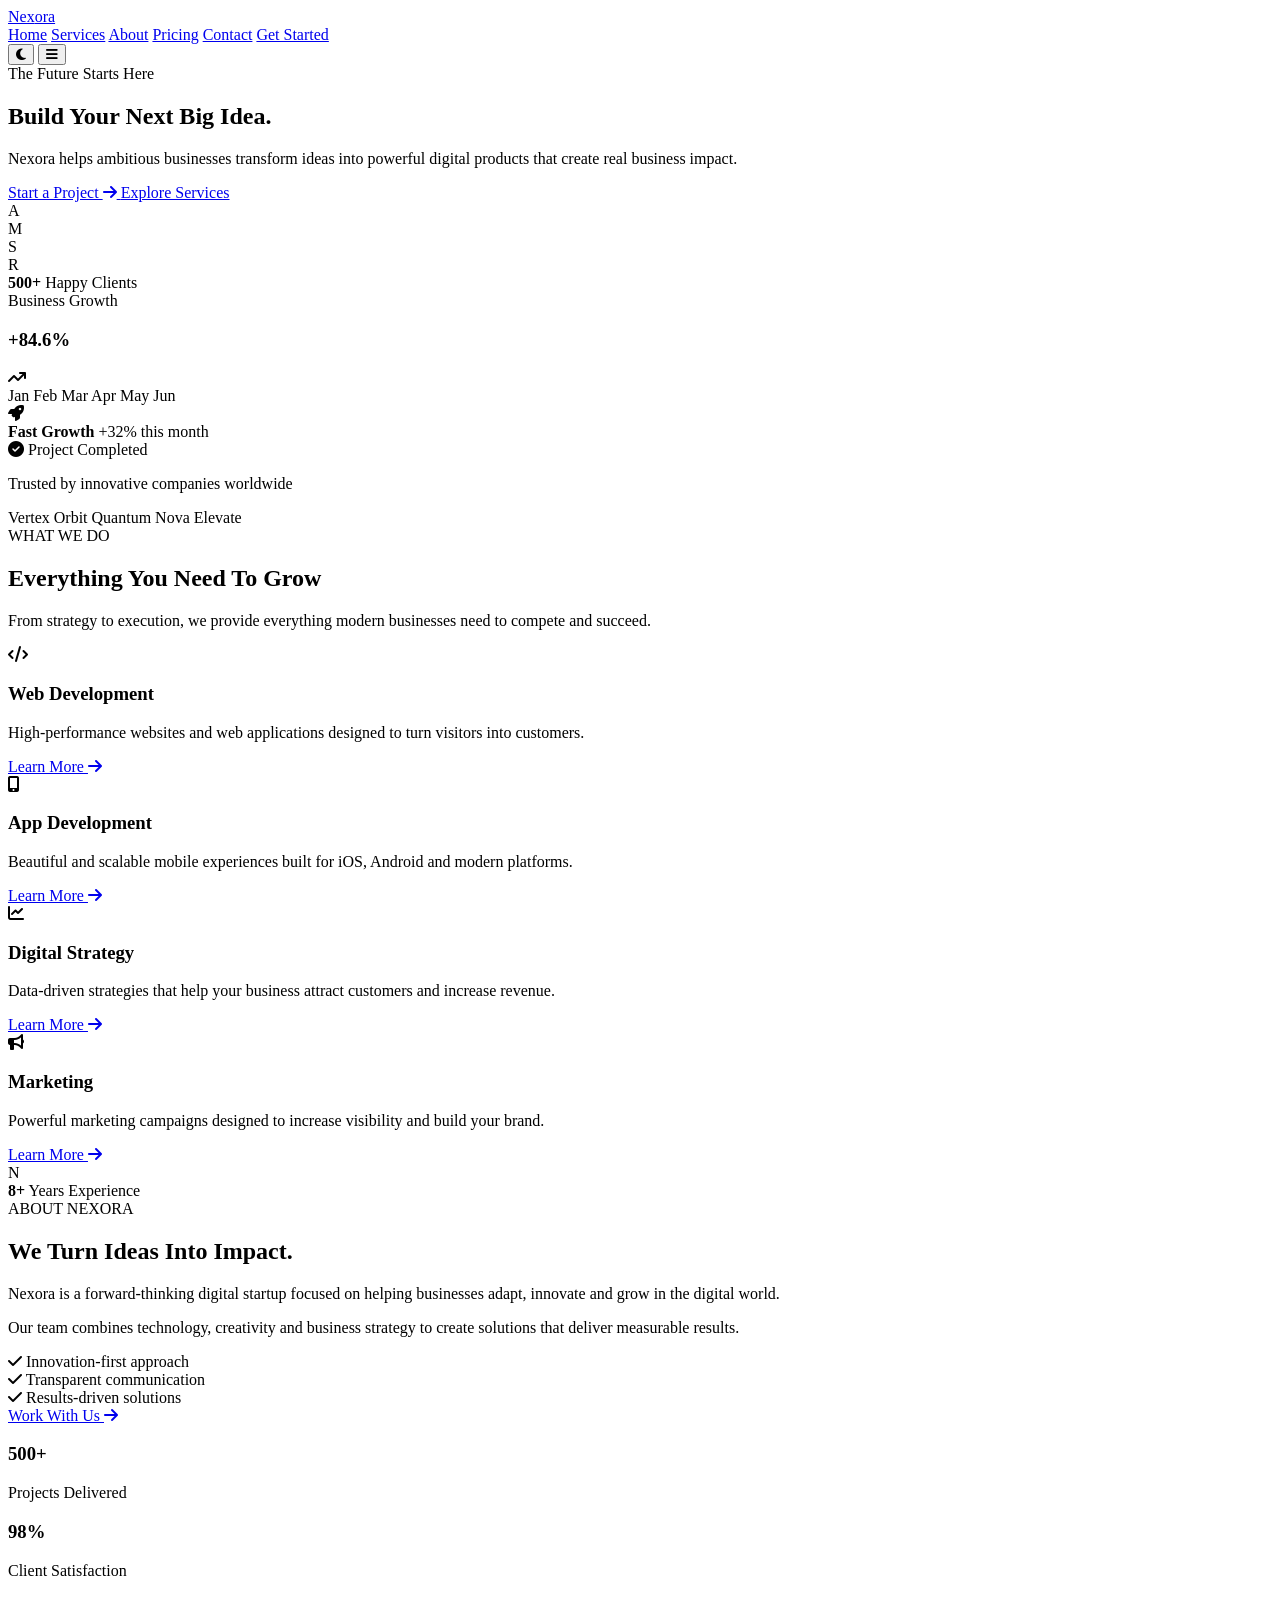
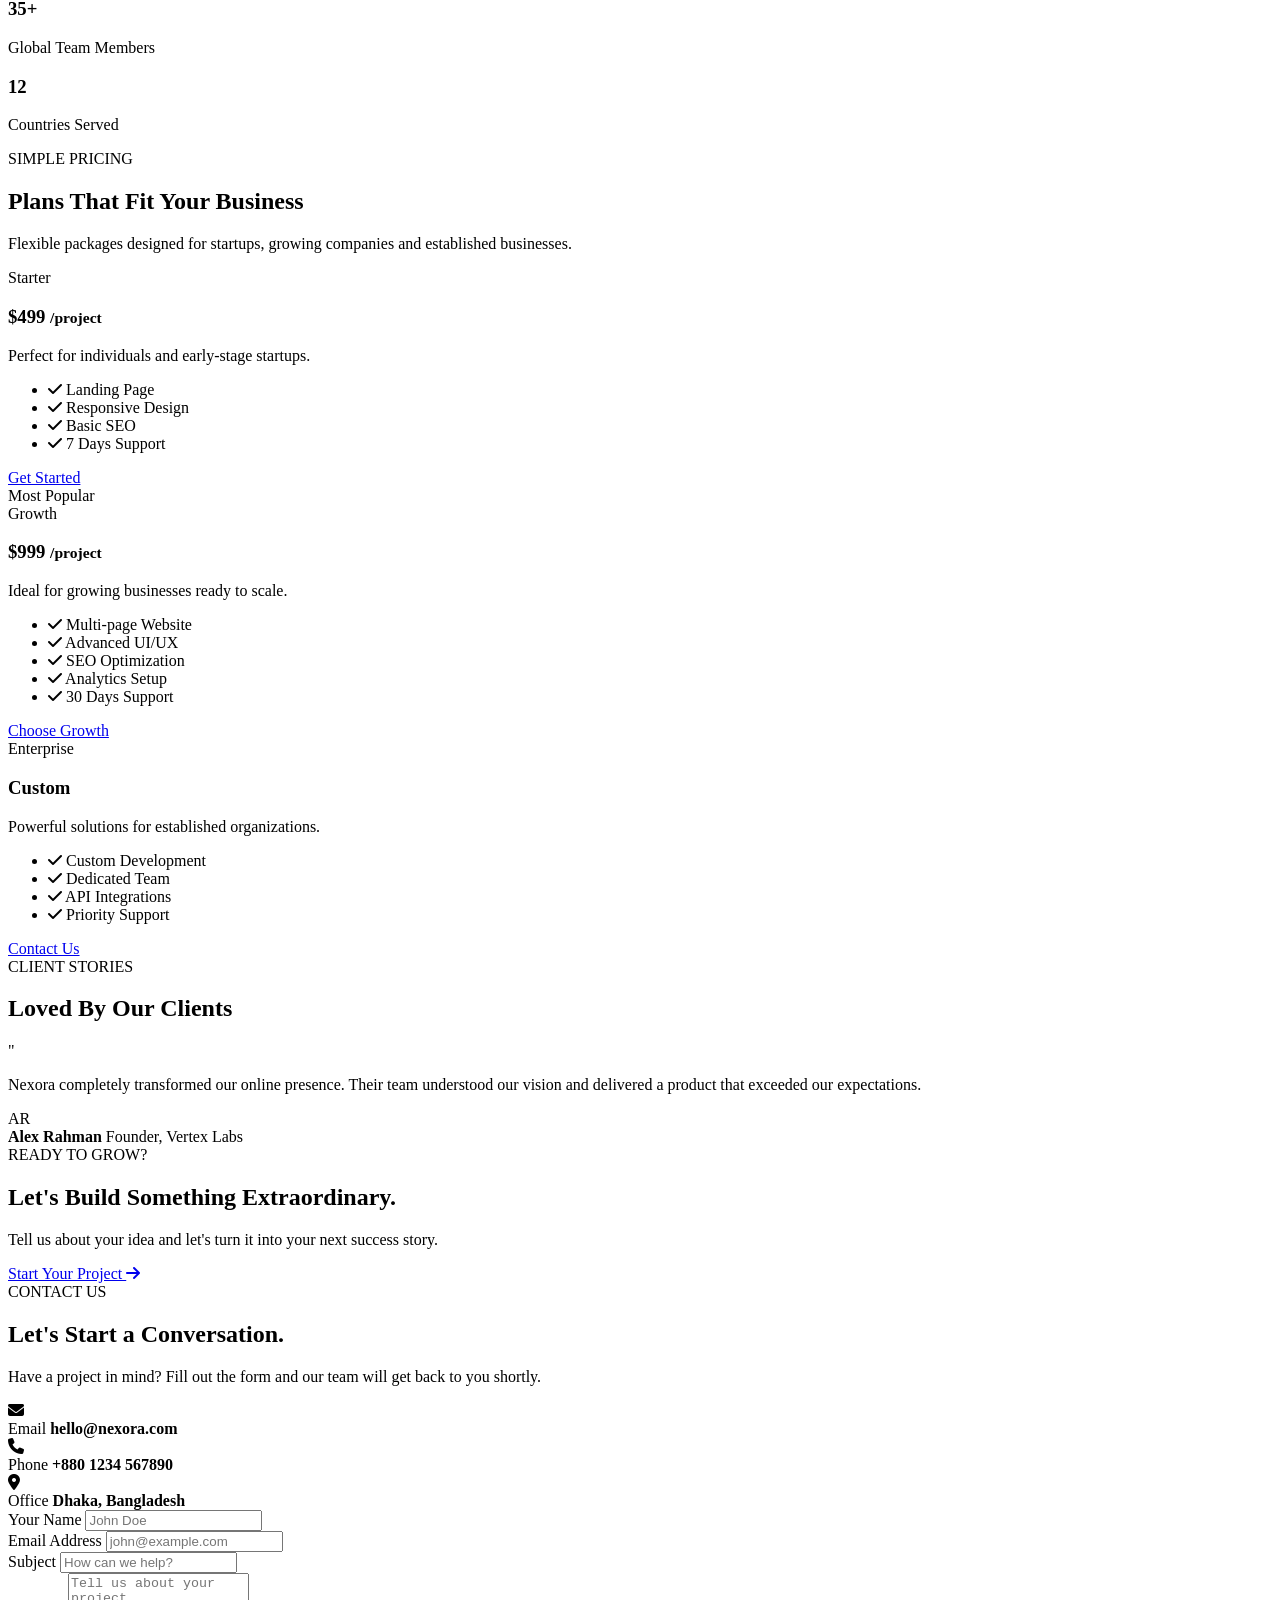
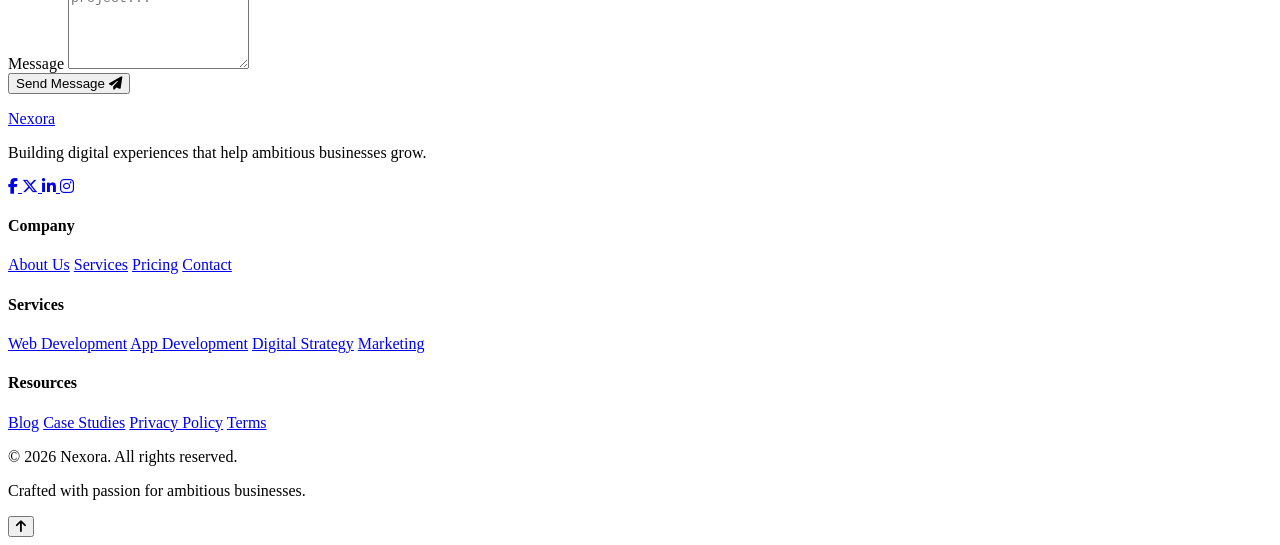
==== index.html @ f4e3fc99 "Create index.html" ====
<!DOCTYPE html>
<html lang="en">
<head>
    <meta charset="UTF-8">
    <meta name="viewport" content="width=device-width, initial-scale=1.0">

    <title>Nexora - Build. Grow. Lead.</title>

    <meta name="description"
        content="Nexora is a modern digital startup helping businesses build, grow and lead through innovative technology.">

    <link rel="preconnect" href="https://fonts.googleapis.com">
    <link rel="preconnect" href="https://fonts.gstatic.com" crossorigin>

    <link
        href="https://fonts.googleapis.com/css2?family=Inter:wght@400;500;600;700;800&display=swap"
        rel="stylesheet">

    <link
        rel="stylesheet"
        href="https://cdnjs.cloudflare.com/ajax/libs/font-awesome/6.5.2/css/all.min.css">

    <link rel="stylesheet" href="style.css">
</head>

<body>

    <!-- ================= NAVBAR ================= -->

    <header class="header" id="header">

        <nav class="navbar container">

            <a href="#home" class="logo">
                Nex<span>ora</span>
            </a>

            <div class="nav-menu" id="navMenu">

                <a href="#home" class="nav-link active">Home</a>
                <a href="#services" class="nav-link">Services</a>
                <a href="#about" class="nav-link">About</a>
                <a href="#pricing" class="nav-link">Pricing</a>
                <a href="#contact" class="nav-link">Contact</a>

                <a href="#contact" class="nav-button">
                    Get Started
                </a>

            </div>

            <div class="nav-actions">

                <button class="theme-btn" id="themeBtn" aria-label="Toggle theme">
                    <i class="fa-solid fa-moon"></i>
                </button>

                <button class="menu-btn" id="menuBtn" aria-label="Open menu">
                    <i class="fa-solid fa-bars"></i>
                </button>

            </div>

        </nav>

    </header>


    <!-- ================= HERO ================= -->

    <main>

        <section class="hero" id="home">

            <div class="hero-bg"></div>

            <div class="container hero-content">

                <div class="hero-text reveal">

                    <div class="hero-badge">
                        <span></span>
                        The Future Starts Here
                    </div>

                    <h1>
                        Build Your
                        <span>Next Big Idea.</span>
                    </h1>

                    <p>
                        Nexora helps ambitious businesses transform ideas
                        into powerful digital products that create real
                        business impact.
                    </p>

                    <div class="hero-buttons">

                        <a href="#contact" class="primary-btn">
                            Start a Project
                            <i class="fa-solid fa-arrow-right"></i>
                        </a>

                        <a href="#services" class="secondary-btn">
                            Explore Services
                        </a>

                    </div>

                    <div class="hero-trust">

                        <div class="avatar-group">
                            <div class="avatar">A</div>
                            <div class="avatar">M</div>
                            <div class="avatar">S</div>
                            <div class="avatar">R</div>
                        </div>

                        <div>
                            <strong>500+</strong>
                            <span>Happy Clients</span>
                        </div>

                    </div>

                </div>


                <div class="hero-visual reveal">

                    <div class="hero-card">

                        <div class="card-top">

                            <div>
                                <span class="small-label">
                                    Business Growth
                                </span>

                                <h3>+84.6%</h3>
                            </div>

                            <div class="growth-icon">
                                <i class="fa-solid fa-arrow-trend-up"></i>
                            </div>

                        </div>

                        <div class="chart">

                            <div class="chart-line"></div>

                            <div class="chart-point p1"></div>
                            <div class="chart-point p2"></div>
                            <div class="chart-point p3"></div>
                            <div class="chart-point p4"></div>
                            <div class="chart-point p5"></div>
                            <div class="chart-point p6"></div>

                        </div>

                        <div class="chart-labels">
                            <span>Jan</span>
                            <span>Feb</span>
                            <span>Mar</span>
                            <span>Apr</span>
                            <span>May</span>
                            <span>Jun</span>
                        </div>

                    </div>

                    <div class="floating-card floating-one">
                        <div class="float-icon">
                            <i class="fa-solid fa-rocket"></i>
                        </div>
                        <div>
                            <strong>Fast Growth</strong>
                            <span>+32% this month</span>
                        </div>
                    </div>

                    <div class="floating-card floating-two">
                        <i class="fa-solid fa-circle-check"></i>
                        <span>Project Completed</span>
                    </div>

                </div>

            </div>

        </section>


        <!-- ================= LOGOS ================= -->

        <section class="brands">

            <div class="container">

                <p>Trusted by innovative companies worldwide</p>

                <div class="brand-list">
                    <span>Vertex</span>
                    <span>Orbit</span>
                    <span>Quantum</span>
                    <span>Nova</span>
                    <span>Elevate</span>
                </div>

            </div>

        </section>


        <!-- ================= SERVICES ================= -->

        <section class="section services" id="services">

            <div class="container">

                <div class="section-heading reveal">

                    <span class="section-tag">
                        WHAT WE DO
                    </span>

                    <h2>
                        Everything You Need
                        <span>To Grow</span>
                    </h2>

                    <p>
                        From strategy to execution, we provide everything
                        modern businesses need to compete and succeed.
                    </p>

                </div>


                <div class="service-grid">

                    <article class="service-card reveal">

                        <div class="service-icon">
                            <i class="fa-solid fa-code"></i>
                        </div>

                        <h3>Web Development</h3>

                        <p>
                            High-performance websites and web applications
                            designed to turn visitors into customers.
                        </p>

                        <a href="#contact">
                            Learn More
                            <i class="fa-solid fa-arrow-right"></i>
                        </a>

                    </article>


                    <article class="service-card reveal">

                        <div class="service-icon">
                            <i class="fa-solid fa-mobile-screen-button"></i>
                        </div>

                        <h3>App Development</h3>

                        <p>
                            Beautiful and scalable mobile experiences
                            built for iOS, Android and modern platforms.
                        </p>

                        <a href="#contact">
                            Learn More
                            <i class="fa-solid fa-arrow-right"></i>
                        </a>

                    </article>


                    <article class="service-card reveal">

                        <div class="service-icon">
                            <i class="fa-solid fa-chart-line"></i>
                        </div>

                        <h3>Digital Strategy</h3>

                        <p>
                            Data-driven strategies that help your business
                            attract customers and increase revenue.
                        </p>

                        <a href="#contact">
                            Learn More
                            <i class="fa-solid fa-arrow-right"></i>
                        </a>

                    </article>


                    <article class="service-card reveal">

                        <div class="service-icon">
                            <i class="fa-solid fa-bullhorn"></i>
                        </div>

                        <h3>Marketing</h3>

                        <p>
                            Powerful marketing campaigns designed to
                            increase visibility and build your brand.
                        </p>

                        <a href="#contact">
                            Learn More
                            <i class="fa-solid fa-arrow-right"></i>
                        </a>

                    </article>

                </div>

            </div>

        </section>


        <!-- ================= ABOUT ================= -->

        <section class="section about" id="about">

            <div class="container about-grid">

                <div class="about-image reveal">

                    <div class="image-box">

                        <div class="about-shape shape-one"></div>
                        <div class="about-shape shape-two"></div>

                        <div class="about-center">
                            <span>N</span>
                        </div>

                        <div class="experience-card">
                            <strong>8+</strong>
                            <span>Years Experience</span>
                        </div>

                    </div>

                </div>


                <div class="about-content reveal">

                    <span class="section-tag">
                        ABOUT NEXORA
                    </span>

                    <h2>
                        We Turn
                        <span>Ideas Into Impact.</span>
                    </h2>

                    <p>
                        Nexora is a forward-thinking digital startup
                        focused on helping businesses adapt, innovate
                        and grow in the digital world.
                    </p>

                    <p>
                        Our team combines technology, creativity and
                        business strategy to create solutions that
                        deliver measurable results.
                    </p>

                    <div class="about-list">

                        <div>
                            <i class="fa-solid fa-check"></i>
                            <span>Innovation-first approach</span>
                        </div>

                        <div>
                            <i class="fa-solid fa-check"></i>
                            <span>Transparent communication</span>
                        </div>

                        <div>
                            <i class="fa-solid fa-check"></i>
                            <span>Results-driven solutions</span>
                        </div>

                    </div>

                    <a href="#contact" class="primary-btn">
                        Work With Us
                        <i class="fa-solid fa-arrow-right"></i>
                    </a>

                </div>

            </div>

        </section>


        <!-- ================= STATS ================= -->

        <section class="stats">

            <div class="container stats-grid">

                <div class="stat-item reveal">
                    <h3>500+</h3>
                    <p>Projects Delivered</p>
                </div>

                <div class="stat-item reveal">
                    <h3>98%</h3>
                    <p>Client Satisfaction</p>
                </div>

                <div class="stat-item reveal">
                    <h3>35+</h3>
                    <p>Global Team Members</p>
                </div>

                <div class="stat-item reveal">
                    <h3>12</h3>
                    <p>Countries Served</p>
                </div>

            </div>

        </section>


        <!-- ================= PRICING ================= -->

        <section class="section pricing" id="pricing">

            <div class="container">

                <div class="section-heading reveal">

                    <span class="section-tag">
                        SIMPLE PRICING
                    </span>

                    <h2>
                        Plans That Fit
                        <span>Your Business</span>
                    </h2>

                    <p>
                        Flexible packages designed for startups,
                        growing companies and established businesses.
                    </p>

                </div>


                <div class="pricing-grid">

                    <div class="price-card reveal">

                        <span class="plan-name">Starter</span>

                        <h3>
                            $499
                            <small>/project</small>
                        </h3>

                        <p>
                            Perfect for individuals and early-stage startups.
                        </p>

                        <ul>
                            <li>
                                <i class="fa-solid fa-check"></i>
                                Landing Page
                            </li>
                            <li>
                                <i class="fa-solid fa-check"></i>
                                Responsive Design
                            </li>
                            <li>
                                <i class="fa-solid fa-check"></i>
                                Basic SEO
                            </li>
                            <li>
                                <i class="fa-solid fa-check"></i>
                                7 Days Support
                            </li>
                        </ul>

                        <a href="#contact" class="price-btn">
                            Get Started
                        </a>

                    </div>


                    <div class="price-card featured reveal">

                        <div class="popular">
                            Most Popular
                        </div>

                        <span class="plan-name">Growth</span>

                        <h3>
                            $999
                            <small>/project</small>
                        </h3>

                        <p>
                            Ideal for growing businesses ready to scale.
                        </p>

                        <ul>
                            <li>
                                <i class="fa-solid fa-check"></i>
                                Multi-page Website
                            </li>
                            <li>
                                <i class="fa-solid fa-check"></i>
                                Advanced UI/UX
                            </li>
                            <li>
                                <i class="fa-solid fa-check"></i>
                                SEO Optimization
                            </li>
                            <li>
                                <i class="fa-solid fa-check"></i>
                                Analytics Setup
                            </li>
                            <li>
                                <i class="fa-solid fa-check"></i>
                                30 Days Support
                            </li>
                        </ul>

                        <a href="#contact" class="price-btn">
                            Choose Growth
                        </a>

                    </div>


                    <div class="price-card reveal">

                        <span class="plan-name">Enterprise</span>

                        <h3>
                            Custom
                        </h3>

                        <p>
                            Powerful solutions for established organizations.
                        </p>

                        <ul>
                            <li>
                                <i class="fa-solid fa-check"></i>
                                Custom Development
                            </li>
                            <li>
                                <i class="fa-solid fa-check"></i>
                                Dedicated Team
                            </li>
                            <li>
                                <i class="fa-solid fa-check"></i>
                                API Integrations
                            </li>
                            <li>
                                <i class="fa-solid fa-check"></i>
                                Priority Support
                            </li>
                        </ul>

                        <a href="#contact" class="price-btn">
                            Contact Us
                        </a>

                    </div>

                </div>

            </div>

        </section>


        <!-- ================= TESTIMONIAL ================= -->

        <section class="section testimonials">

            <div class="container">

                <div class="section-heading reveal">

                    <span class="section-tag">
                        CLIENT STORIES
                    </span>

                    <h2>
                        Loved By
                        <span>Our Clients</span>
                    </h2>

                </div>


                <div class="testimonial-card reveal">

                    <div class="quote">
                        "
                    </div>

                    <p>
                        Nexora completely transformed our online presence.
                        Their team understood our vision and delivered a
                        product that exceeded our expectations.
                    </p>

                    <div class="client">

                        <div class="client-avatar">
                            AR
                        </div>

                        <div>
                            <strong>Alex Rahman</strong>
                            <span>Founder, Vertex Labs</span>
                        </div>

                    </div>

                </div>

            </div>

        </section>


        <!-- ================= CTA ================= -->

        <section class="cta">

            <div class="container cta-content">

                <div>
                    <span class="section-tag">
                        READY TO GROW?
                    </span>

                    <h2>
                        Let's Build Something
                        <span>Extraordinary.</span>
                    </h2>

                    <p>
                        Tell us about your idea and let's turn it
                        into your next success story.
                    </p>
                </div>

                <a href="#contact" class="cta-btn">
                    Start Your Project
                    <i class="fa-solid fa-arrow-right"></i>
                </a>

            </div>

        </section>


        <!-- ================= CONTACT ================= -->

        <section class="section contact" id="contact">

            <div class="container contact-grid">

                <div class="contact-info reveal">

                    <span class="section-tag">
                        CONTACT US
                    </span>

                    <h2>
                        Let's Start a
                        <span>Conversation.</span>
                    </h2>

                    <p>
                        Have a project in mind? Fill out the form and
                        our team will get back to you shortly.
                    </p>

                    <div class="contact-details">

                        <div class="contact-item">
                            <div class="contact-icon">
                                <i class="fa-solid fa-envelope"></i>
                            </div>

                            <div>
                                <span>Email</span>
                                <strong>hello@nexora.com</strong>
                            </div>
                        </div>


                        <div class="contact-item">
                            <div class="contact-icon">
                                <i class="fa-solid fa-phone"></i>
                            </div>

                            <div>
                                <span>Phone</span>
                                <strong>+880 1234 567890</strong>
                            </div>
                        </div>


                        <div class="contact-item">
                            <div class="contact-icon">
                                <i class="fa-solid fa-location-dot"></i>
                            </div>

                            <div>
                                <span>Office</span>
                                <strong>Dhaka, Bangladesh</strong>
                            </div>
                        </div>

                    </div>

                </div>


                <form class="contact-form reveal" id="contactForm">

                    <div class="form-row">

                        <div class="form-group">
                            <label for="name">Your Name</label>
                            <input
                                type="text"
                                id="name"
                                placeholder="John Doe"
                                required>
                        </div>

                        <div class="form-group">
                            <label for="email">Email Address</label>
                            <input
                                type="email"
                                id="email"
                                placeholder="john@example.com"
                                required>
                        </div>

                    </div>


                    <div class="form-group">
                        <label for="subject">Subject</label>
                        <input
                            type="text"
                            id="subject"
                            placeholder="How can we help?"
                            required>
                    </div>


                    <div class="form-group">
                        <label for="message">Message</label>

                        <textarea
                            id="message"
                            rows="6"
                            placeholder="Tell us about your project..."
                            required></textarea>

                    </div>


                    <button type="submit" class="primary-btn submit-btn">
                        Send Message
                        <i class="fa-solid fa-paper-plane"></i>
                    </button>

                    <p class="form-message" id="formMessage"></p>

                </form>

            </div>

        </section>

    </main>


    <!-- ================= FOOTER ================= -->

    <footer class="footer">

        <div class="container footer-grid">

            <div class="footer-brand">

                <a href="#home" class="logo">
                    Nex<span>ora</span>
                </a>

                <p>
                    Building digital experiences that help
                    ambitious businesses grow.
                </p>

                <div class="social-links">

                    <a href="#" aria-label="Facebook">
                        <i class="fa-brands fa-facebook-f"></i>
                    </a>

                    <a href="#" aria-label="Twitter">
                        <i class="fa-brands fa-x-twitter"></i>
                    </a>

                    <a href="#" aria-label="LinkedIn">
                        <i class="fa-brands fa-linkedin-in"></i>
                    </a>

                    <a href="#" aria-label="Instagram">
                        <i class="fa-brands fa-instagram"></i>
                    </a>

                </div>

            </div>


            <div class="footer-column">

                <h4>Company</h4>

                <a href="#about">About Us</a>
                <a href="#services">Services</a>
                <a href="#pricing">Pricing</a>
                <a href="#contact">Contact</a>

            </div>


            <div class="footer-column">

                <h4>Services</h4>

                <a href="#services">Web Development</a>
                <a href="#services">App Development</a>
                <a href="#services">Digital Strategy</a>
                <a href="#services">Marketing</a>

            </div>


            <div class="footer-column">

                <h4>Resources</h4>

                <a href="#">Blog</a>
                <a href="#">Case Studies</a>
                <a href="#">Privacy Policy</a>
                <a href="#">Terms</a>

            </div>

        </div>


        <div class="footer-bottom">

            <div class="container">

                <p>
                    © 2026 Nexora. All rights reserved.
                </p>

                <p>
                    Crafted with passion for ambitious businesses.
                </p>

            </div>

        </div>

    </footer>


    <!-- Back To Top -->

    <button class="back-top" id="backTop">
        <i class="fa-solid fa-arrow-up"></i>
    </button>


    <script src="script.js"></script>

</body>
</html>
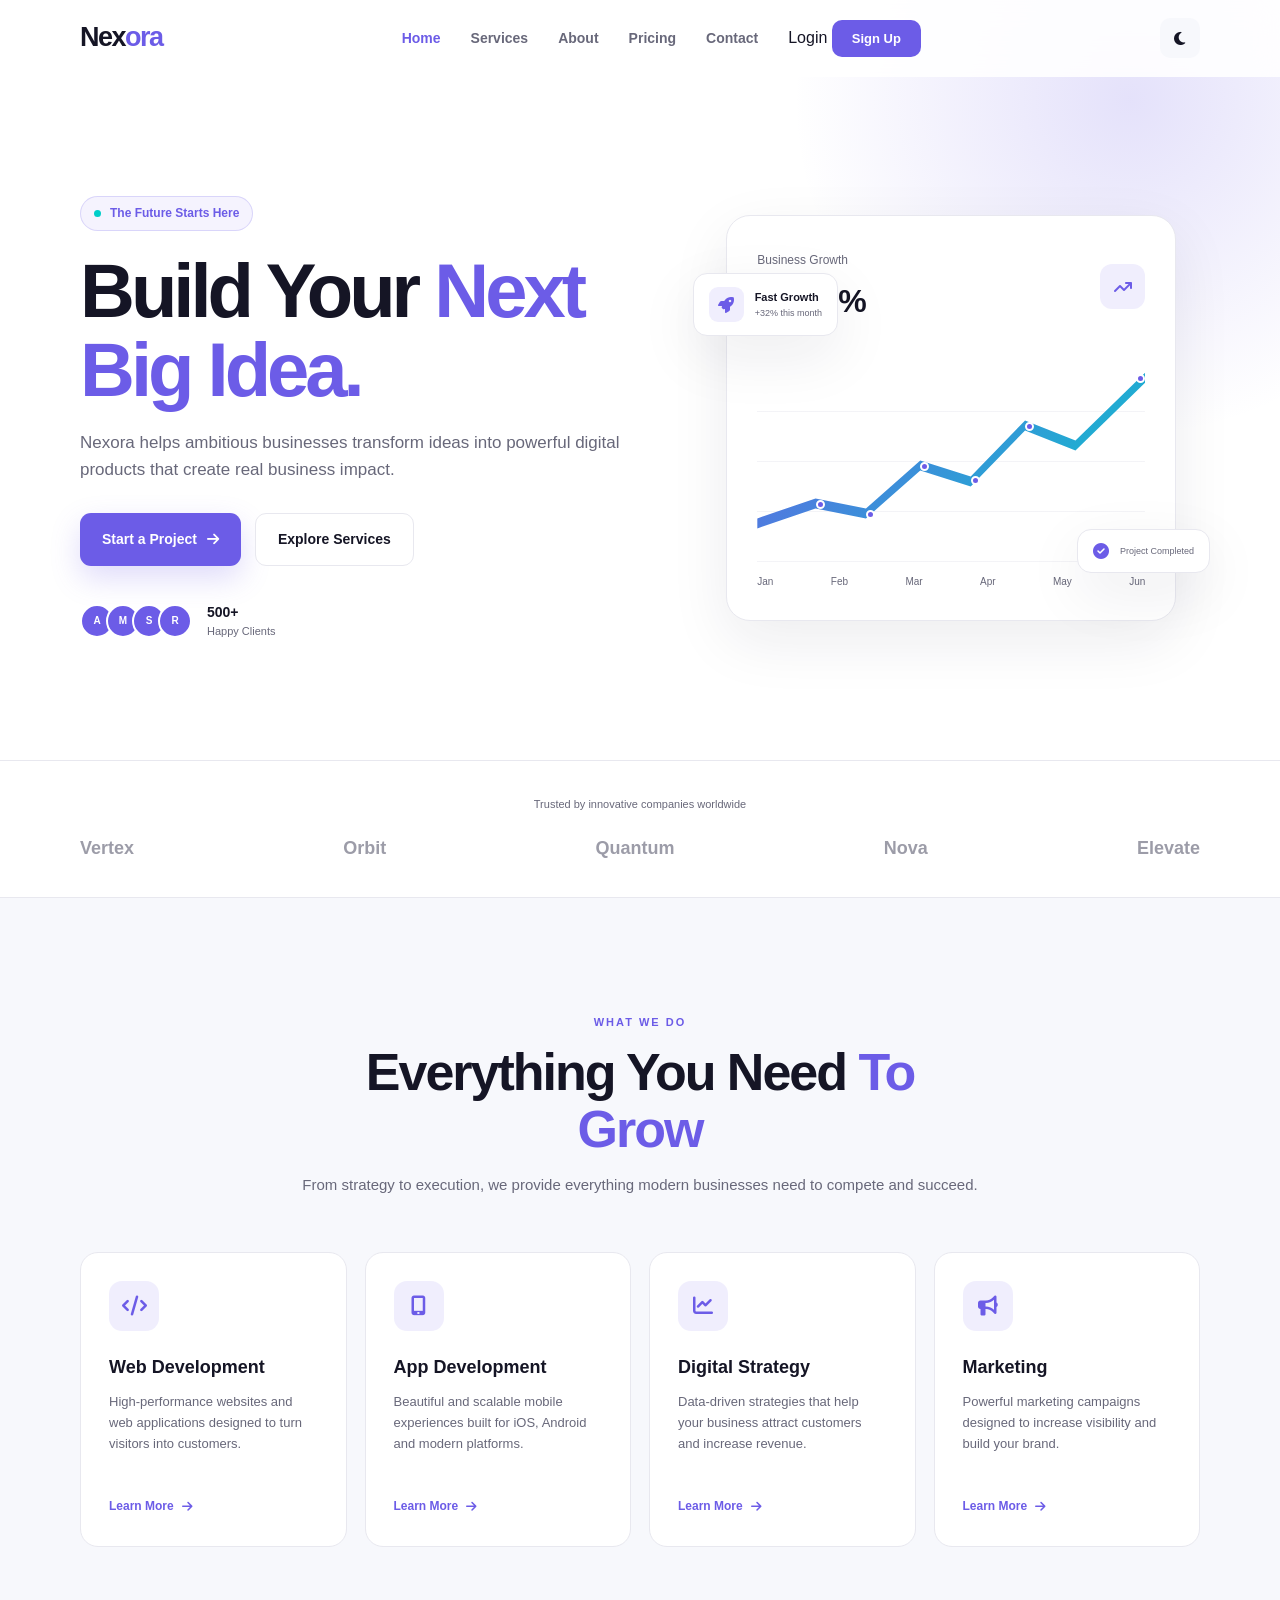
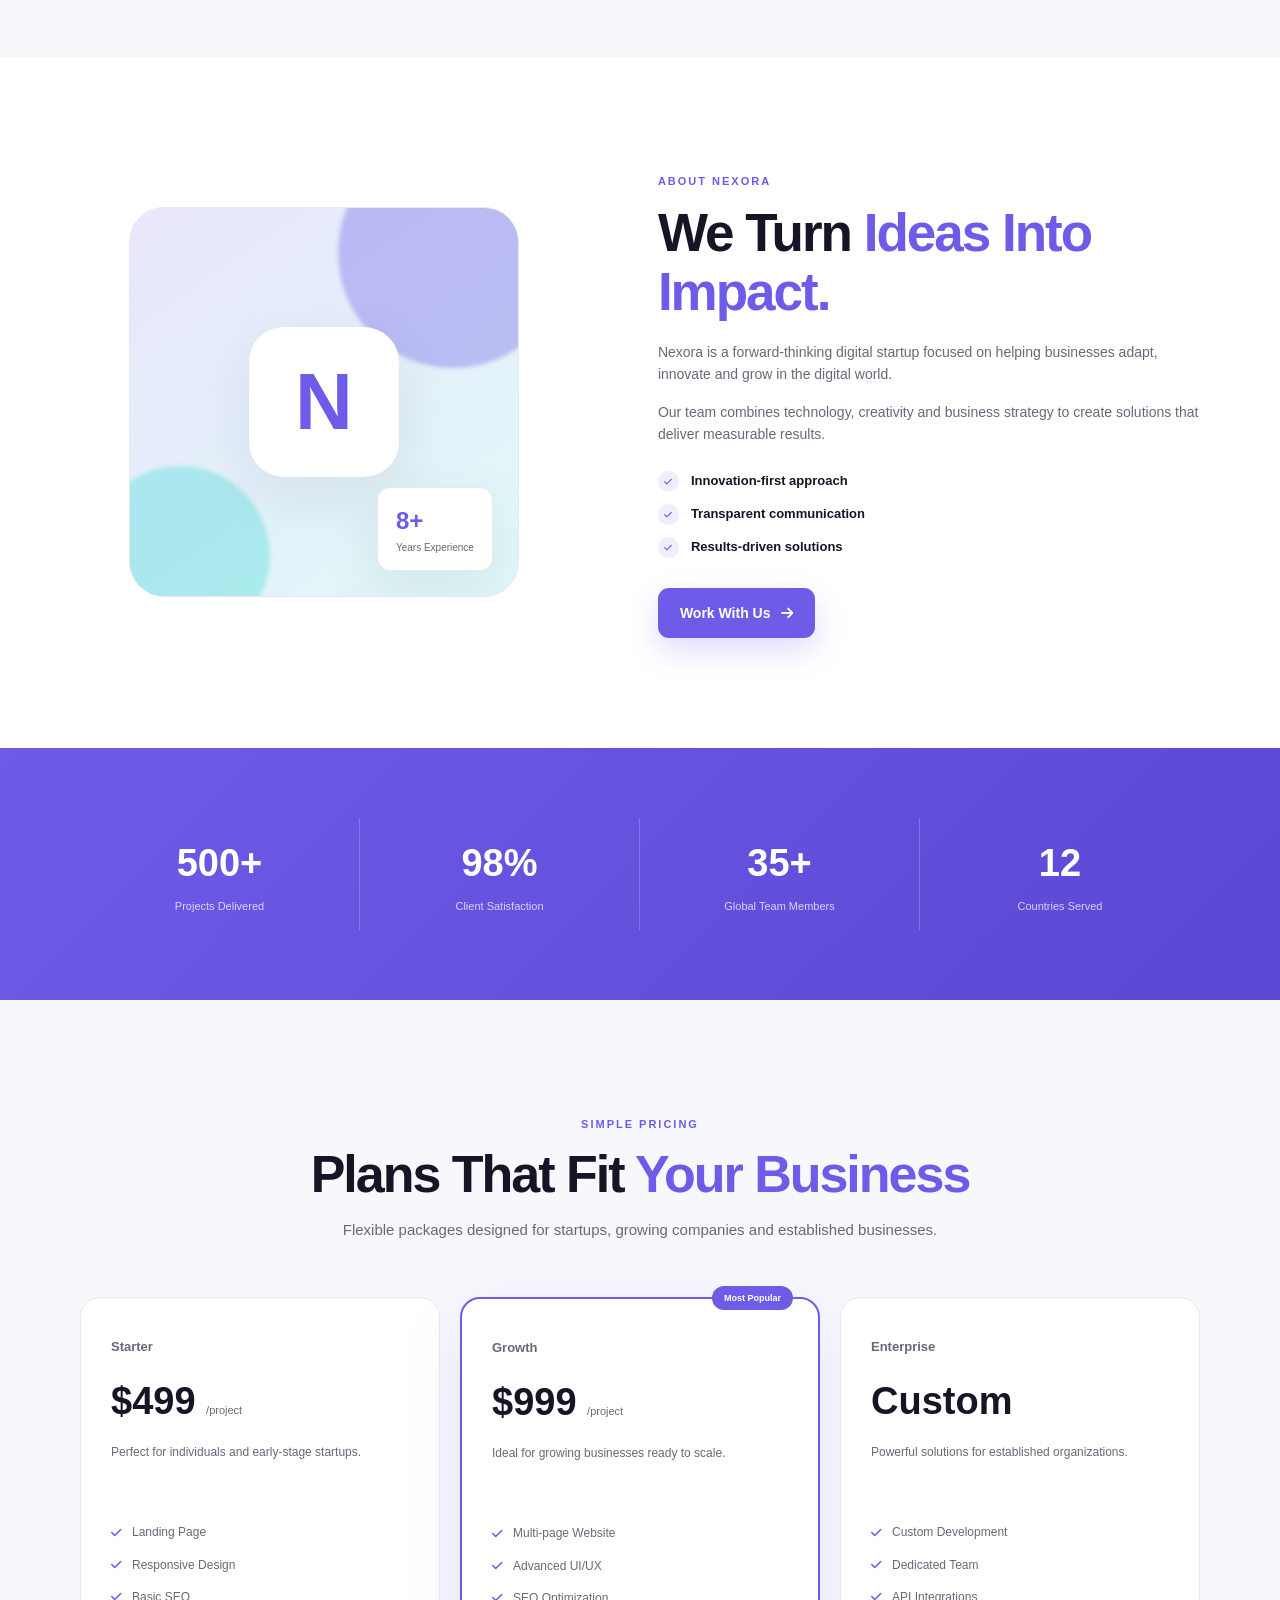
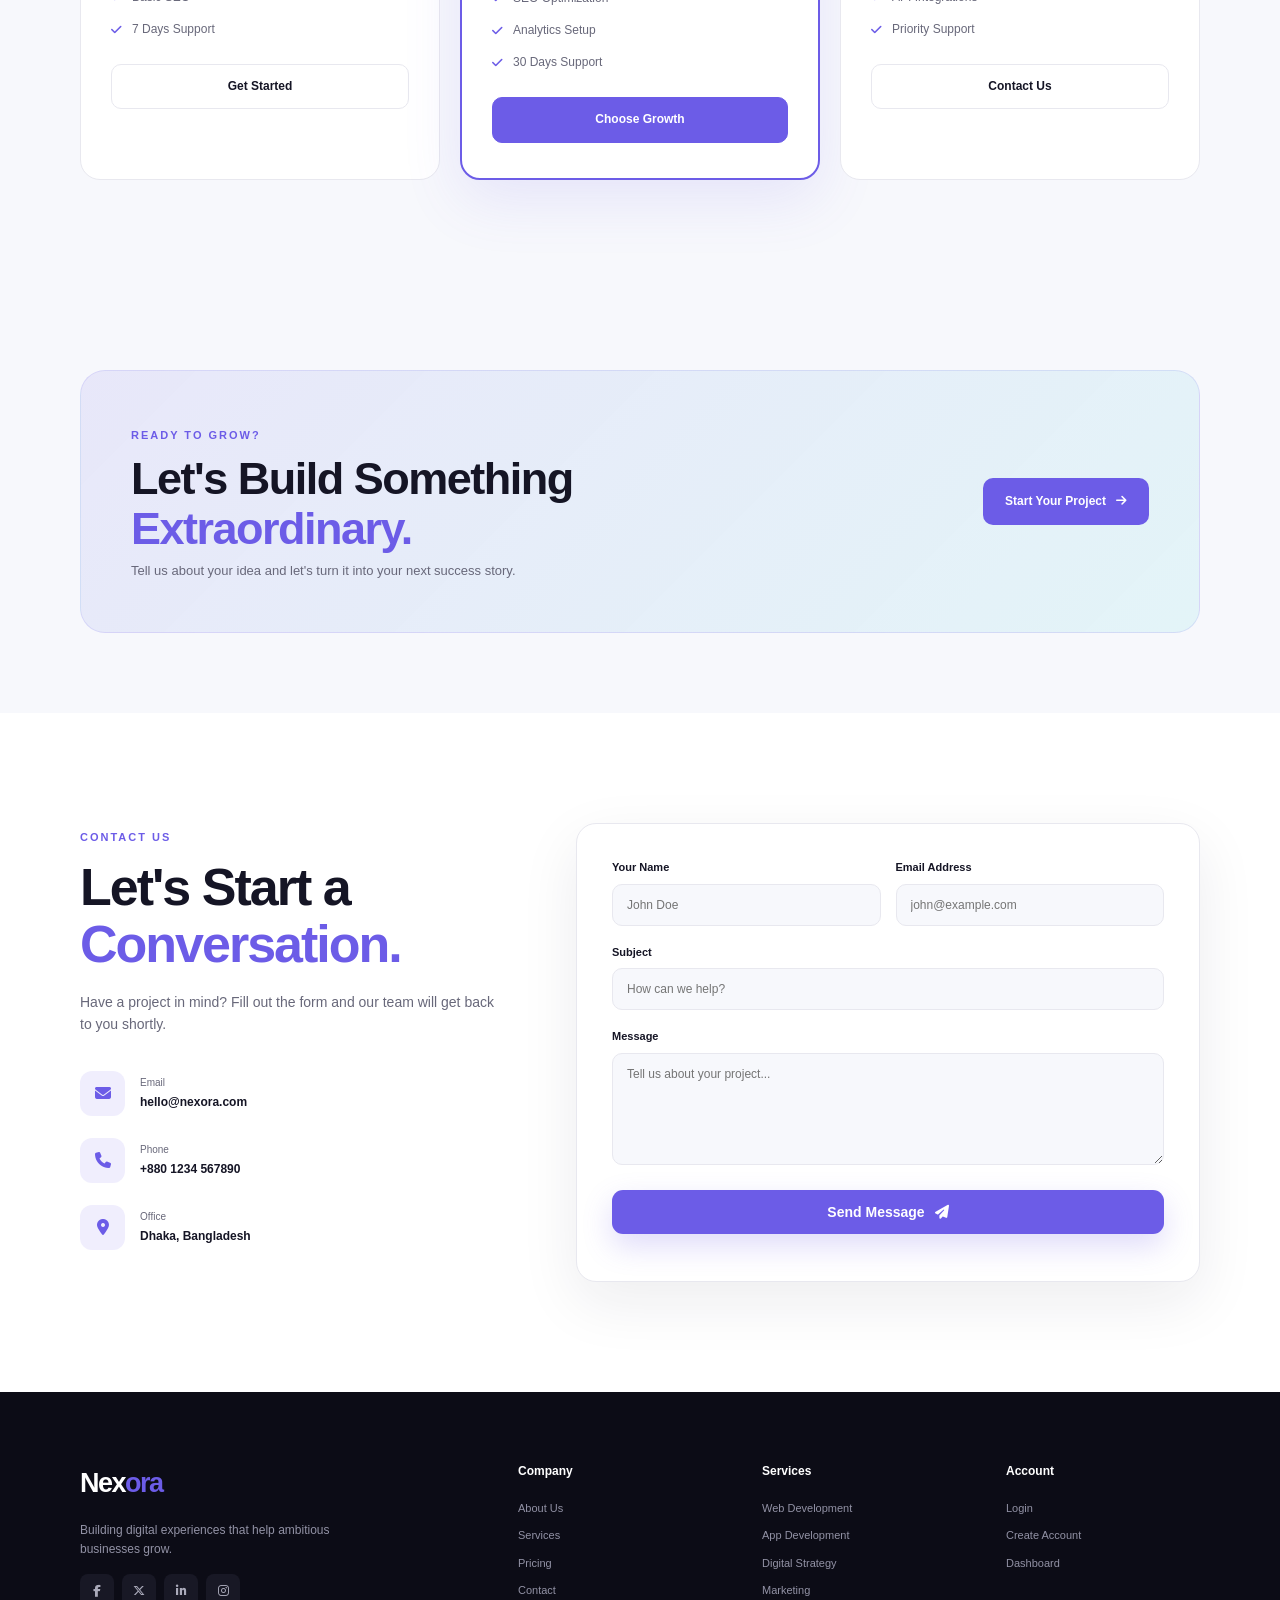
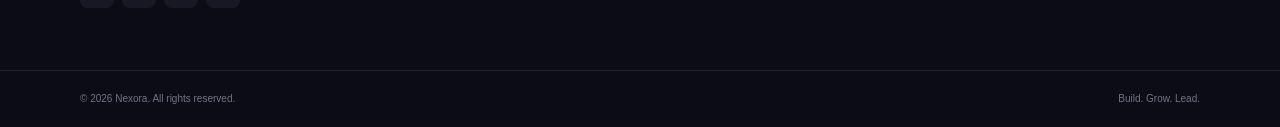
==== commit d574bb34: "Update index.html" ====
--- a/index.html
+++ b/index.html
@@ -7,7 +7,7 @@
     <title>Nexora - Build. Grow. Lead.</title>
 
     <meta name="description"
-        content="Nexora is a modern digital startup helping businesses build, grow and lead through innovative technology.">
+        content="Nexora is a modern digital startup helping businesses build, grow and lead.">
 
     <link rel="preconnect" href="https://fonts.googleapis.com">
     <link rel="preconnect" href="https://fonts.gstatic.com" crossorigin>
@@ -25,896 +25,794 @@
 
 <body>
 
-    <!-- ================= NAVBAR ================= -->
-
-    <header class="header" id="header">
-
-        <nav class="navbar container">
-
-            <a href="#home" class="logo">
+<header class="header" id="header">
+
+    <nav class="navbar container">
+
+        <a href="index.html" class="logo">
+            Nex<span>ora</span>
+        </a>
+
+        <div class="nav-menu" id="navMenu">
+
+            <a href="#home" class="nav-link active">Home</a>
+            <a href="#services" class="nav-link">Services</a>
+            <a href="#about" class="nav-link">About</a>
+            <a href="#pricing" class="nav-link">Pricing</a>
+            <a href="#contact" class="nav-link">Contact</a>
+
+            <div id="authLinks" class="auth-links">
+                <a href="login.html" class="login-link">Login</a>
+                <a href="signup.html" class="nav-button">Sign Up</a>
+            </div>
+
+        </div>
+
+        <div class="nav-actions">
+
+            <button class="theme-btn" id="themeBtn">
+                <i class="fa-solid fa-moon"></i>
+            </button>
+
+            <button class="menu-btn" id="menuBtn">
+                <i class="fa-solid fa-bars"></i>
+            </button>
+
+        </div>
+
+    </nav>
+
+</header>
+
+
+<main>
+
+<!-- HERO -->
+
+<section class="hero" id="home">
+
+    <div class="hero-bg"></div>
+
+    <div class="container hero-content">
+
+        <div class="hero-text reveal">
+
+            <div class="hero-badge">
+                <span></span>
+                The Future Starts Here
+            </div>
+
+            <h1>
+                Build Your
+                <span>Next Big Idea.</span>
+            </h1>
+
+            <p>
+                Nexora helps ambitious businesses transform ideas
+                into powerful digital products that create real
+                business impact.
+            </p>
+
+            <div class="hero-buttons">
+
+                <a href="signup.html" class="primary-btn">
+                    Start a Project
+                    <i class="fa-solid fa-arrow-right"></i>
+                </a>
+
+                <a href="#services" class="secondary-btn">
+                    Explore Services
+                </a>
+
+            </div>
+
+            <div class="hero-trust">
+
+                <div class="avatar-group">
+                    <div class="avatar">A</div>
+                    <div class="avatar">M</div>
+                    <div class="avatar">S</div>
+                    <div class="avatar">R</div>
+                </div>
+
+                <div>
+                    <strong>500+</strong>
+                    <span>Happy Clients</span>
+                </div>
+
+            </div>
+
+        </div>
+
+
+        <div class="hero-visual reveal">
+
+            <div class="hero-card">
+
+                <div class="card-top">
+
+                    <div>
+                        <span class="small-label">
+                            Business Growth
+                        </span>
+
+                        <h3>+84.6%</h3>
+                    </div>
+
+                    <div class="growth-icon">
+                        <i class="fa-solid fa-arrow-trend-up"></i>
+                    </div>
+
+                </div>
+
+                <div class="chart">
+                    <div class="chart-line"></div>
+
+                    <div class="chart-point p1"></div>
+                    <div class="chart-point p2"></div>
+                    <div class="chart-point p3"></div>
+                    <div class="chart-point p4"></div>
+                    <div class="chart-point p5"></div>
+                    <div class="chart-point p6"></div>
+                </div>
+
+                <div class="chart-labels">
+                    <span>Jan</span>
+                    <span>Feb</span>
+                    <span>Mar</span>
+                    <span>Apr</span>
+                    <span>May</span>
+                    <span>Jun</span>
+                </div>
+
+            </div>
+
+            <div class="floating-card floating-one">
+
+                <div class="float-icon">
+                    <i class="fa-solid fa-rocket"></i>
+                </div>
+
+                <div>
+                    <strong>Fast Growth</strong>
+                    <span>+32% this month</span>
+                </div>
+
+            </div>
+
+            <div class="floating-card floating-two">
+                <i class="fa-solid fa-circle-check"></i>
+                <span>Project Completed</span>
+            </div>
+
+        </div>
+
+    </div>
+
+</section>
+
+
+<!-- BRANDS -->
+
+<section class="brands">
+
+    <div class="container">
+
+        <p>Trusted by innovative companies worldwide</p>
+
+        <div class="brand-list">
+            <span>Vertex</span>
+            <span>Orbit</span>
+            <span>Quantum</span>
+            <span>Nova</span>
+            <span>Elevate</span>
+        </div>
+
+    </div>
+
+</section>
+
+
+<!-- SERVICES -->
+
+<section class="section services" id="services">
+
+    <div class="container">
+
+        <div class="section-heading reveal">
+
+            <span class="section-tag">WHAT WE DO</span>
+
+            <h2>
+                Everything You Need
+                <span>To Grow</span>
+            </h2>
+
+            <p>
+                From strategy to execution, we provide everything
+                modern businesses need to compete and succeed.
+            </p>
+
+        </div>
+
+
+        <div class="service-grid">
+
+            <article class="service-card reveal">
+
+                <div class="service-icon">
+                    <i class="fa-solid fa-code"></i>
+                </div>
+
+                <h3>Web Development</h3>
+
+                <p>
+                    High-performance websites and web applications
+                    designed to turn visitors into customers.
+                </p>
+
+                <a href="#contact">
+                    Learn More
+                    <i class="fa-solid fa-arrow-right"></i>
+                </a>
+
+            </article>
+
+
+            <article class="service-card reveal">
+
+                <div class="service-icon">
+                    <i class="fa-solid fa-mobile-screen-button"></i>
+                </div>
+
+                <h3>App Development</h3>
+
+                <p>
+                    Beautiful and scalable mobile experiences
+                    built for iOS, Android and modern platforms.
+                </p>
+
+                <a href="#contact">
+                    Learn More
+                    <i class="fa-solid fa-arrow-right"></i>
+                </a>
+
+            </article>
+
+
+            <article class="service-card reveal">
+
+                <div class="service-icon">
+                    <i class="fa-solid fa-chart-line"></i>
+                </div>
+
+                <h3>Digital Strategy</h3>
+
+                <p>
+                    Data-driven strategies that help your business
+                    attract customers and increase revenue.
+                </p>
+
+                <a href="#contact">
+                    Learn More
+                    <i class="fa-solid fa-arrow-right"></i>
+                </a>
+
+            </article>
+
+
+            <article class="service-card reveal">
+
+                <div class="service-icon">
+                    <i class="fa-solid fa-bullhorn"></i>
+                </div>
+
+                <h3>Marketing</h3>
+
+                <p>
+                    Powerful marketing campaigns designed to
+                    increase visibility and build your brand.
+                </p>
+
+                <a href="#contact">
+                    Learn More
+                    <i class="fa-solid fa-arrow-right"></i>
+                </a>
+
+            </article>
+
+        </div>
+
+    </div>
+
+</section>
+
+
+<!-- ABOUT -->
+
+<section class="section about" id="about">
+
+    <div class="container about-grid">
+
+        <div class="about-image reveal">
+
+            <div class="image-box">
+
+                <div class="about-shape shape-one"></div>
+                <div class="about-shape shape-two"></div>
+
+                <div class="about-center">
+                    <span>N</span>
+                </div>
+
+                <div class="experience-card">
+                    <strong>8+</strong>
+                    <span>Years Experience</span>
+                </div>
+
+            </div>
+
+        </div>
+
+
+        <div class="about-content reveal">
+
+            <span class="section-tag">
+                ABOUT NEXORA
+            </span>
+
+            <h2>
+                We Turn
+                <span>Ideas Into Impact.</span>
+            </h2>
+
+            <p>
+                Nexora is a forward-thinking digital startup
+                focused on helping businesses adapt, innovate
+                and grow in the digital world.
+            </p>
+
+            <p>
+                Our team combines technology, creativity and
+                business strategy to create solutions that
+                deliver measurable results.
+            </p>
+
+            <div class="about-list">
+
+                <div>
+                    <i class="fa-solid fa-check"></i>
+                    <span>Innovation-first approach</span>
+                </div>
+
+                <div>
+                    <i class="fa-solid fa-check"></i>
+                    <span>Transparent communication</span>
+                </div>
+
+                <div>
+                    <i class="fa-solid fa-check"></i>
+                    <span>Results-driven solutions</span>
+                </div>
+
+            </div>
+
+            <a href="signup.html" class="primary-btn">
+                Work With Us
+                <i class="fa-solid fa-arrow-right"></i>
+            </a>
+
+        </div>
+
+    </div>
+
+</section>
+
+
+<!-- STATS -->
+
+<section class="stats">
+
+    <div class="container stats-grid">
+
+        <div class="stat-item reveal">
+            <h3>500+</h3>
+            <p>Projects Delivered</p>
+        </div>
+
+        <div class="stat-item reveal">
+            <h3>98%</h3>
+            <p>Client Satisfaction</p>
+        </div>
+
+        <div class="stat-item reveal">
+            <h3>35+</h3>
+            <p>Global Team Members</p>
+        </div>
+
+        <div class="stat-item reveal">
+            <h3>12</h3>
+            <p>Countries Served</p>
+        </div>
+
+    </div>
+
+</section>
+
+
+<!-- PRICING -->
+
+<section class="section pricing" id="pricing">
+
+    <div class="container">
+
+        <div class="section-heading reveal">
+
+            <span class="section-tag">SIMPLE PRICING</span>
+
+            <h2>
+                Plans That Fit
+                <span>Your Business</span>
+            </h2>
+
+            <p>
+                Flexible packages designed for startups,
+                growing companies and established businesses.
+            </p>
+
+        </div>
+
+
+        <div class="pricing-grid">
+
+            <div class="price-card reveal">
+
+                <span class="plan-name">Starter</span>
+
+                <h3>
+                    $499
+                    <small>/project</small>
+                </h3>
+
+                <p>
+                    Perfect for individuals and early-stage startups.
+                </p>
+
+                <ul>
+                    <li><i class="fa-solid fa-check"></i> Landing Page</li>
+                    <li><i class="fa-solid fa-check"></i> Responsive Design</li>
+                    <li><i class="fa-solid fa-check"></i> Basic SEO</li>
+                    <li><i class="fa-solid fa-check"></i> 7 Days Support</li>
+                </ul>
+
+                <a href="signup.html" class="price-btn">
+                    Get Started
+                </a>
+
+            </div>
+
+
+            <div class="price-card featured reveal">
+
+                <div class="popular">Most Popular</div>
+
+                <span class="plan-name">Growth</span>
+
+                <h3>
+                    $999
+                    <small>/project</small>
+                </h3>
+
+                <p>
+                    Ideal for growing businesses ready to scale.
+                </p>
+
+                <ul>
+                    <li><i class="fa-solid fa-check"></i> Multi-page Website</li>
+                    <li><i class="fa-solid fa-check"></i> Advanced UI/UX</li>
+                    <li><i class="fa-solid fa-check"></i> SEO Optimization</li>
+                    <li><i class="fa-solid fa-check"></i> Analytics Setup</li>
+                    <li><i class="fa-solid fa-check"></i> 30 Days Support</li>
+                </ul>
+
+                <a href="signup.html" class="price-btn">
+                    Choose Growth
+                </a>
+
+            </div>
+
+
+            <div class="price-card reveal">
+
+                <span class="plan-name">Enterprise</span>
+
+                <h3>Custom</h3>
+
+                <p>
+                    Powerful solutions for established organizations.
+                </p>
+
+                <ul>
+                    <li><i class="fa-solid fa-check"></i> Custom Development</li>
+                    <li><i class="fa-solid fa-check"></i> Dedicated Team</li>
+                    <li><i class="fa-solid fa-check"></i> API Integrations</li>
+                    <li><i class="fa-solid fa-check"></i> Priority Support</li>
+                </ul>
+
+                <a href="signup.html" class="price-btn">
+                    Contact Us
+                </a>
+
+            </div>
+
+        </div>
+
+    </div>
+
+</section>
+
+
+<!-- CTA -->
+
+<section class="cta">
+
+    <div class="container cta-content">
+
+        <div>
+
+            <span class="section-tag">READY TO GROW?</span>
+
+            <h2>
+                Let's Build Something
+                <span>Extraordinary.</span>
+            </h2>
+
+            <p>
+                Tell us about your idea and let's turn it
+                into your next success story.
+            </p>
+
+        </div>
+
+        <a href="signup.html" class="cta-btn">
+            Start Your Project
+            <i class="fa-solid fa-arrow-right"></i>
+        </a>
+
+    </div>
+
+</section>
+
+
+<!-- CONTACT -->
+
+<section class="section contact" id="contact">
+
+    <div class="container contact-grid">
+
+        <div class="contact-info reveal">
+
+            <span class="section-tag">CONTACT US</span>
+
+            <h2>
+                Let's Start a
+                <span>Conversation.</span>
+            </h2>
+
+            <p>
+                Have a project in mind? Fill out the form and
+                our team will get back to you shortly.
+            </p>
+
+            <div class="contact-details">
+
+                <div class="contact-item">
+
+                    <div class="contact-icon">
+                        <i class="fa-solid fa-envelope"></i>
+                    </div>
+
+                    <div>
+                        <span>Email</span>
+                        <strong>hello@nexora.com</strong>
+                    </div>
+
+                </div>
+
+
+                <div class="contact-item">
+
+                    <div class="contact-icon">
+                        <i class="fa-solid fa-phone"></i>
+                    </div>
+
+                    <div>
+                        <span>Phone</span>
+                        <strong>+880 1234 567890</strong>
+                    </div>
+
+                </div>
+
+
+                <div class="contact-item">
+
+                    <div class="contact-icon">
+                        <i class="fa-solid fa-location-dot"></i>
+                    </div>
+
+                    <div>
+                        <span>Office</span>
+                        <strong>Dhaka, Bangladesh</strong>
+                    </div>
+
+                </div>
+
+            </div>
+
+        </div>
+
+
+        <form class="contact-form reveal" id="contactForm">
+
+            <div class="form-row">
+
+                <div class="form-group">
+
+                    <label>Your Name</label>
+
+                    <input
+                        type="text"
+                        id="contactName"
+                        placeholder="John Doe"
+                        required>
+
+                </div>
+
+
+                <div class="form-group">
+
+                    <label>Email Address</label>
+
+                    <input
+                        type="email"
+                        id="contactEmail"
+                        placeholder="john@example.com"
+                        required>
+
+                </div>
+
+            </div>
+
+
+            <div class="form-group">
+
+                <label>Subject</label>
+
+                <input
+                    type="text"
+                    id="contactSubject"
+                    placeholder="How can we help?"
+                    required>
+
+            </div>
+
+
+            <div class="form-group">
+
+                <label>Message</label>
+
+                <textarea
+                    id="contactMessage"
+                    rows="6"
+                    placeholder="Tell us about your project..."
+                    required></textarea>
+
+            </div>
+
+
+            <button type="submit" class="primary-btn submit-btn">
+                Send Message
+                <i class="fa-solid fa-paper-plane"></i>
+            </button>
+
+            <p class="form-message" id="formMessage"></p>
+
+        </form>
+
+    </div>
+
+</section>
+
+</main>
+
+
+<!-- FOOTER -->
+
+<footer class="footer">
+
+    <div class="container footer-grid">
+
+        <div class="footer-brand">
+
+            <a href="index.html" class="logo">
                 Nex<span>ora</span>
             </a>
 
-            <div class="nav-menu" id="navMenu">
-
-                <a href="#home" class="nav-link active">Home</a>
-                <a href="#services" class="nav-link">Services</a>
-                <a href="#about" class="nav-link">About</a>
-                <a href="#pricing" class="nav-link">Pricing</a>
-                <a href="#contact" class="nav-link">Contact</a>
-
-                <a href="#contact" class="nav-button">
-                    Get Started
-                </a>
-
-            </div>
-
-            <div class="nav-actions">
-
-                <button class="theme-btn" id="themeBtn" aria-label="Toggle theme">
-                    <i class="fa-solid fa-moon"></i>
-                </button>
-
-                <button class="menu-btn" id="menuBtn" aria-label="Open menu">
-                    <i class="fa-solid fa-bars"></i>
-                </button>
-
-            </div>
-
-        </nav>
-
-    </header>
-
-
-    <!-- ================= HERO ================= -->
-
-    <main>
-
-        <section class="hero" id="home">
-
-            <div class="hero-bg"></div>
-
-            <div class="container hero-content">
-
-                <div class="hero-text reveal">
-
-                    <div class="hero-badge">
-                        <span></span>
-                        The Future Starts Here
-                    </div>
-
-                    <h1>
-                        Build Your
-                        <span>Next Big Idea.</span>
-                    </h1>
-
-                    <p>
-                        Nexora helps ambitious businesses transform ideas
-                        into powerful digital products that create real
-                        business impact.
-                    </p>
-
-                    <div class="hero-buttons">
-
-                        <a href="#contact" class="primary-btn">
-                            Start a Project
-                            <i class="fa-solid fa-arrow-right"></i>
-                        </a>
-
-                        <a href="#services" class="secondary-btn">
-                            Explore Services
-                        </a>
-
-                    </div>
-
-                    <div class="hero-trust">
-
-                        <div class="avatar-group">
-                            <div class="avatar">A</div>
-                            <div class="avatar">M</div>
-                            <div class="avatar">S</div>
-                            <div class="avatar">R</div>
-                        </div>
-
-                        <div>
-                            <strong>500+</strong>
-                            <span>Happy Clients</span>
-                        </div>
-
-                    </div>
-
-                </div>
-
-
-                <div class="hero-visual reveal">
-
-                    <div class="hero-card">
-
-                        <div class="card-top">
-
-                            <div>
-                                <span class="small-label">
-                                    Business Growth
-                                </span>
-
-                                <h3>+84.6%</h3>
-                            </div>
-
-                            <div class="growth-icon">
-                                <i class="fa-solid fa-arrow-trend-up"></i>
-                            </div>
-
-                        </div>
-
-                        <div class="chart">
-
-                            <div class="chart-line"></div>
-
-                            <div class="chart-point p1"></div>
-                            <div class="chart-point p2"></div>
-                            <div class="chart-point p3"></div>
-                            <div class="chart-point p4"></div>
-                            <div class="chart-point p5"></div>
-                            <div class="chart-point p6"></div>
-
-                        </div>
-
-                        <div class="chart-labels">
-                            <span>Jan</span>
-                            <span>Feb</span>
-                            <span>Mar</span>
-                            <span>Apr</span>
-                            <span>May</span>
-                            <span>Jun</span>
-                        </div>
-
-                    </div>
-
-                    <div class="floating-card floating-one">
-                        <div class="float-icon">
-                            <i class="fa-solid fa-rocket"></i>
-                        </div>
-                        <div>
-                            <strong>Fast Growth</strong>
-                            <span>+32% this month</span>
-                        </div>
-                    </div>
-
-                    <div class="floating-card floating-two">
-                        <i class="fa-solid fa-circle-check"></i>
-                        <span>Project Completed</span>
-                    </div>
-
-                </div>
-
-            </div>
-
-        </section>
-
-
-        <!-- ================= LOGOS ================= -->
-
-        <section class="brands">
-
-            <div class="container">
-
-                <p>Trusted by innovative companies worldwide</p>
-
-                <div class="brand-list">
-                    <span>Vertex</span>
-                    <span>Orbit</span>
-                    <span>Quantum</span>
-                    <span>Nova</span>
-                    <span>Elevate</span>
-                </div>
-
-            </div>
-
-        </section>
-
-
-        <!-- ================= SERVICES ================= -->
-
-        <section class="section services" id="services">
-
-            <div class="container">
-
-                <div class="section-heading reveal">
-
-                    <span class="section-tag">
-                        WHAT WE DO
-                    </span>
-
-                    <h2>
-                        Everything You Need
-                        <span>To Grow</span>
-                    </h2>
-
-                    <p>
-                        From strategy to execution, we provide everything
-                        modern businesses need to compete and succeed.
-                    </p>
-
-                </div>
-
-
-                <div class="service-grid">
-
-                    <article class="service-card reveal">
-
-                        <div class="service-icon">
-                            <i class="fa-solid fa-code"></i>
-                        </div>
-
-                        <h3>Web Development</h3>
-
-                        <p>
-                            High-performance websites and web applications
-                            designed to turn visitors into customers.
-                        </p>
-
-                        <a href="#contact">
-                            Learn More
-                            <i class="fa-solid fa-arrow-right"></i>
-                        </a>
-
-                    </article>
-
-
-                    <article class="service-card reveal">
-
-                        <div class="service-icon">
-                            <i class="fa-solid fa-mobile-screen-button"></i>
-                        </div>
-
-                        <h3>App Development</h3>
-
-                        <p>
-                            Beautiful and scalable mobile experiences
-                            built for iOS, Android and modern platforms.
-                        </p>
-
-                        <a href="#contact">
-                            Learn More
-                            <i class="fa-solid fa-arrow-right"></i>
-                        </a>
-
-                    </article>
-
-
-                    <article class="service-card reveal">
-
-                        <div class="service-icon">
-                            <i class="fa-solid fa-chart-line"></i>
-                        </div>
-
-                        <h3>Digital Strategy</h3>
-
-                        <p>
-                            Data-driven strategies that help your business
-                            attract customers and increase revenue.
-                        </p>
-
-                        <a href="#contact">
-                            Learn More
-                            <i class="fa-solid fa-arrow-right"></i>
-                        </a>
-
-                    </article>
-
-
-                    <article class="service-card reveal">
-
-                        <div class="service-icon">
-                            <i class="fa-solid fa-bullhorn"></i>
-                        </div>
-
-                        <h3>Marketing</h3>
-
-                        <p>
-                            Powerful marketing campaigns designed to
-                            increase visibility and build your brand.
-                        </p>
-
-                        <a href="#contact">
-                            Learn More
-                            <i class="fa-solid fa-arrow-right"></i>
-                        </a>
-
-                    </article>
-
-                </div>
-
-            </div>
-
-        </section>
-
-
-        <!-- ================= ABOUT ================= -->
-
-        <section class="section about" id="about">
-
-            <div class="container about-grid">
-
-                <div class="about-image reveal">
-
-                    <div class="image-box">
-
-                        <div class="about-shape shape-one"></div>
-                        <div class="about-shape shape-two"></div>
-
-                        <div class="about-center">
-                            <span>N</span>
-                        </div>
-
-                        <div class="experience-card">
-                            <strong>8+</strong>
-                            <span>Years Experience</span>
-                        </div>
-
-                    </div>
-
-                </div>
-
-
-                <div class="about-content reveal">
-
-                    <span class="section-tag">
-                        ABOUT NEXORA
-                    </span>
-
-                    <h2>
-                        We Turn
-                        <span>Ideas Into Impact.</span>
-                    </h2>
-
-                    <p>
-                        Nexora is a forward-thinking digital startup
-                        focused on helping businesses adapt, innovate
-                        and grow in the digital world.
-                    </p>
-
-                    <p>
-                        Our team combines technology, creativity and
-                        business strategy to create solutions that
-                        deliver measurable results.
-                    </p>
-
-                    <div class="about-list">
-
-                        <div>
-                            <i class="fa-solid fa-check"></i>
-                            <span>Innovation-first approach</span>
-                        </div>
-
-                        <div>
-                            <i class="fa-solid fa-check"></i>
-                            <span>Transparent communication</span>
-                        </div>
-
-                        <div>
-                            <i class="fa-solid fa-check"></i>
-                            <span>Results-driven solutions</span>
-                        </div>
-
-                    </div>
-
-                    <a href="#contact" class="primary-btn">
-                        Work With Us
-                        <i class="fa-solid fa-arrow-right"></i>
-                    </a>
-
-                </div>
-
-            </div>
-
-        </section>
-
-
-        <!-- ================= STATS ================= -->
-
-        <section class="stats">
-
-            <div class="container stats-grid">
-
-                <div class="stat-item reveal">
-                    <h3>500+</h3>
-                    <p>Projects Delivered</p>
-                </div>
-
-                <div class="stat-item reveal">
-                    <h3>98%</h3>
-                    <p>Client Satisfaction</p>
-                </div>
-
-                <div class="stat-item reveal">
-                    <h3>35+</h3>
-                    <p>Global Team Members</p>
-                </div>
-
-                <div class="stat-item reveal">
-                    <h3>12</h3>
-                    <p>Countries Served</p>
-                </div>
-
-            </div>
-
-        </section>
-
-
-        <!-- ================= PRICING ================= -->
-
-        <section class="section pricing" id="pricing">
-
-            <div class="container">
-
-                <div class="section-heading reveal">
-
-                    <span class="section-tag">
-                        SIMPLE PRICING
-                    </span>
-
-                    <h2>
-                        Plans That Fit
-                        <span>Your Business</span>
-                    </h2>
-
-                    <p>
-                        Flexible packages designed for startups,
-                        growing companies and established businesses.
-                    </p>
-
-                </div>
-
-
-                <div class="pricing-grid">
-
-                    <div class="price-card reveal">
-
-                        <span class="plan-name">Starter</span>
-
-                        <h3>
-                            $499
-                            <small>/project</small>
-                        </h3>
-
-                        <p>
-                            Perfect for individuals and early-stage startups.
-                        </p>
-
-                        <ul>
-                            <li>
-                                <i class="fa-solid fa-check"></i>
-                                Landing Page
-                            </li>
-                            <li>
-                                <i class="fa-solid fa-check"></i>
-                                Responsive Design
-                            </li>
-                            <li>
-                                <i class="fa-solid fa-check"></i>
-                                Basic SEO
-                            </li>
-                            <li>
-                                <i class="fa-solid fa-check"></i>
-                                7 Days Support
-                            </li>
-                        </ul>
-
-                        <a href="#contact" class="price-btn">
-                            Get Started
-                        </a>
-
-                    </div>
-
-
-                    <div class="price-card featured reveal">
-
-                        <div class="popular">
-                            Most Popular
-                        </div>
-
-                        <span class="plan-name">Growth</span>
-
-                        <h3>
-                            $999
-                            <small>/project</small>
-                        </h3>
-
-                        <p>
-                            Ideal for growing businesses ready to scale.
-                        </p>
-
-                        <ul>
-                            <li>
-                                <i class="fa-solid fa-check"></i>
-                                Multi-page Website
-                            </li>
-                            <li>
-                                <i class="fa-solid fa-check"></i>
-                                Advanced UI/UX
-                            </li>
-                            <li>
-                                <i class="fa-solid fa-check"></i>
-                                SEO Optimization
-                            </li>
-                            <li>
-                                <i class="fa-solid fa-check"></i>
-                                Analytics Setup
-                            </li>
-                            <li>
-                                <i class="fa-solid fa-check"></i>
-                                30 Days Support
-                            </li>
-                        </ul>
-
-                        <a href="#contact" class="price-btn">
-                            Choose Growth
-                        </a>
-
-                    </div>
-
-
-                    <div class="price-card reveal">
-
-                        <span class="plan-name">Enterprise</span>
-
-                        <h3>
-                            Custom
-                        </h3>
-
-                        <p>
-                            Powerful solutions for established organizations.
-                        </p>
-
-                        <ul>
-                            <li>
-                                <i class="fa-solid fa-check"></i>
-                                Custom Development
-                            </li>
-                            <li>
-                                <i class="fa-solid fa-check"></i>
-                                Dedicated Team
-                            </li>
-                            <li>
-                                <i class="fa-solid fa-check"></i>
-                                API Integrations
-                            </li>
-                            <li>
-                                <i class="fa-solid fa-check"></i>
-                                Priority Support
-                            </li>
-                        </ul>
-
-                        <a href="#contact" class="price-btn">
-                            Contact Us
-                        </a>
-
-                    </div>
-
-                </div>
-
-            </div>
-
-        </section>
-
-
-        <!-- ================= TESTIMONIAL ================= -->
-
-        <section class="section testimonials">
-
-            <div class="container">
-
-                <div class="section-heading reveal">
-
-                    <span class="section-tag">
-                        CLIENT STORIES
-                    </span>
-
-                    <h2>
-                        Loved By
-                        <span>Our Clients</span>
-                    </h2>
-
-                </div>
-
-
-                <div class="testimonial-card reveal">
-
-                    <div class="quote">
-                        "
-                    </div>
-
-                    <p>
-                        Nexora completely transformed our online presence.
-                        Their team understood our vision and delivered a
-                        product that exceeded our expectations.
-                    </p>
-
-                    <div class="client">
-
-                        <div class="client-avatar">
-                            AR
-                        </div>
-
-                        <div>
-                            <strong>Alex Rahman</strong>
-                            <span>Founder, Vertex Labs</span>
-                        </div>
-
-                    </div>
-
-                </div>
-
-            </div>
-
-        </section>
-
-
-        <!-- ================= CTA ================= -->
-
-        <section class="cta">
-
-            <div class="container cta-content">
-
-                <div>
-                    <span class="section-tag">
-                        READY TO GROW?
-                    </span>
-
-                    <h2>
-                        Let's Build Something
-                        <span>Extraordinary.</span>
-                    </h2>
-
-                    <p>
-                        Tell us about your idea and let's turn it
-                        into your next success story.
-                    </p>
-                </div>
-
-                <a href="#contact" class="cta-btn">
-                    Start Your Project
-                    <i class="fa-solid fa-arrow-right"></i>
-                </a>
-
-            </div>
-
-        </section>
-
-
-        <!-- ================= CONTACT ================= -->
-
-        <section class="section contact" id="contact">
-
-            <div class="container contact-grid">
-
-                <div class="contact-info reveal">
-
-                    <span class="section-tag">
-                        CONTACT US
-                    </span>
-
-                    <h2>
-                        Let's Start a
-                        <span>Conversation.</span>
-                    </h2>
-
-                    <p>
-                        Have a project in mind? Fill out the form and
-                        our team will get back to you shortly.
-                    </p>
-
-                    <div class="contact-details">
-
-                        <div class="contact-item">
-                            <div class="contact-icon">
-                                <i class="fa-solid fa-envelope"></i>
-                            </div>
-
-                            <div>
-                                <span>Email</span>
-                                <strong>hello@nexora.com</strong>
-                            </div>
-                        </div>
-
-
-                        <div class="contact-item">
-                            <div class="contact-icon">
-                                <i class="fa-solid fa-phone"></i>
-                            </div>
-
-                            <div>
-                                <span>Phone</span>
-                                <strong>+880 1234 567890</strong>
-                            </div>
-                        </div>
-
-
-                        <div class="contact-item">
-                            <div class="contact-icon">
-                                <i class="fa-solid fa-location-dot"></i>
-                            </div>
-
-                            <div>
-                                <span>Office</span>
-                                <strong>Dhaka, Bangladesh</strong>
-                            </div>
-                        </div>
-
-                    </div>
-
-                </div>
-
-
-                <form class="contact-form reveal" id="contactForm">
-
-                    <div class="form-row">
-
-                        <div class="form-group">
-                            <label for="name">Your Name</label>
-                            <input
-                                type="text"
-                                id="name"
-                                placeholder="John Doe"
-                                required>
-                        </div>
-
-                        <div class="form-group">
-                            <label for="email">Email Address</label>
-                            <input
-                                type="email"
-                                id="email"
-                                placeholder="john@example.com"
-                                required>
-                        </div>
-
-                    </div>
-
-
-                    <div class="form-group">
-                        <label for="subject">Subject</label>
-                        <input
-                            type="text"
-                            id="subject"
-                            placeholder="How can we help?"
-                            required>
-                    </div>
-
-
-                    <div class="form-group">
-                        <label for="message">Message</label>
-
-                        <textarea
-                            id="message"
-                            rows="6"
-                            placeholder="Tell us about your project..."
-                            required></textarea>
-
-                    </div>
-
-
-                    <button type="submit" class="primary-btn submit-btn">
-                        Send Message
-                        <i class="fa-solid fa-paper-plane"></i>
-                    </button>
-
-                    <p class="form-message" id="formMessage"></p>
-
-                </form>
-
-            </div>
-
-        </section>
-
-    </main>
-
-
-    <!-- ================= FOOTER ================= -->
-
-    <footer class="footer">
-
-        <div class="container footer-grid">
-
-            <div class="footer-brand">
-
-                <a href="#home" class="logo">
-                    Nex<span>ora</span>
-                </a>
-
-                <p>
-                    Building digital experiences that help
-                    ambitious businesses grow.
-                </p>
-
-                <div class="social-links">
-
-                    <a href="#" aria-label="Facebook">
-                        <i class="fa-brands fa-facebook-f"></i>
-                    </a>
-
-                    <a href="#" aria-label="Twitter">
-                        <i class="fa-brands fa-x-twitter"></i>
-                    </a>
-
-                    <a href="#" aria-label="LinkedIn">
-                        <i class="fa-brands fa-linkedin-in"></i>
-                    </a>
-
-                    <a href="#" aria-label="Instagram">
-                        <i class="fa-brands fa-instagram"></i>
-                    </a>
-
-                </div>
-
-            </div>
-
-
-            <div class="footer-column">
-
-                <h4>Company</h4>
-
-                <a href="#about">About Us</a>
-                <a href="#services">Services</a>
-                <a href="#pricing">Pricing</a>
-                <a href="#contact">Contact</a>
-
-            </div>
-
-
-            <div class="footer-column">
-
-                <h4>Services</h4>
-
-                <a href="#services">Web Development</a>
-                <a href="#services">App Development</a>
-                <a href="#services">Digital Strategy</a>
-                <a href="#services">Marketing</a>
-
-            </div>
-
-
-            <div class="footer-column">
-
-                <h4>Resources</h4>
-
-                <a href="#">Blog</a>
-                <a href="#">Case Studies</a>
-                <a href="#">Privacy Policy</a>
-                <a href="#">Terms</a>
-
-            </div>
-
-        </div>
-
-
-        <div class="footer-bottom">
-
-            <div class="container">
-
-                <p>
-                    © 2026 Nexora. All rights reserved.
-                </p>
-
-                <p>
-                    Crafted with passion for ambitious businesses.
-                </p>
-
-            </div>
-
-        </div>
-
-    </footer>
-
-
-    <!-- Back To Top -->
-
-    <button class="back-top" id="backTop">
-        <i class="fa-solid fa-arrow-up"></i>
-    </button>
-
-
-    <script src="script.js"></script>
+            <p>
+                Building digital experiences that help
+                ambitious businesses grow.
+            </p>
+
+            <div class="social-links">
+
+                <a href="#"><i class="fa-brands fa-facebook-f"></i></a>
+                <a href="#"><i class="fa-brands fa-x-twitter"></i></a>
+                <a href="#"><i class="fa-brands fa-linkedin-in"></i></a>
+                <a href="#"><i class="fa-brands fa-instagram"></i></a>
+
+            </div>
+
+        </div>
+
+
+        <div class="footer-column">
+
+            <h4>Company</h4>
+
+            <a href="#about">About Us</a>
+            <a href="#services">Services</a>
+            <a href="#pricing">Pricing</a>
+            <a href="#contact">Contact</a>
+
+        </div>
+
+
+        <div class="footer-column">
+
+            <h4>Services</h4>
+
+            <a href="#services">Web Development</a>
+            <a href="#services">App Development</a>
+            <a href="#services">Digital Strategy</a>
+            <a href="#services">Marketing</a>
+
+        </div>
+
+
+        <div class="footer-column">
+
+            <h4>Account</h4>
+
+            <a href="login.html">Login</a>
+            <a href="signup.html">Create Account</a>
+            <a href="dashboard.html">Dashboard</a>
+
+        </div>
+
+    </div>
+
+
+    <div class="footer-bottom">
+
+        <div class="container">
+
+            <p>© 2026 Nexora. All rights reserved.</p>
+
+            <p>Build. Grow. Lead.</p>
+
+        </div>
+
+    </div>
+
+</footer>
+
+
+<button class="back-top" id="backTop">
+    <i class="fa-solid fa-arrow-up"></i>
+</button>
+
+
+<script src="script.js"></script>
 
 </body>
 </html>
--- a/style.css
+++ b/style.css
@@ -0,0 +1,1850 @@
+/* =========================================
+   NEXORA STARTUP WEBSITE
+   MAIN STYLESHEET
+========================================= */
+
+:root {
+    --primary: #6c5ce7;
+    --primary-dark: #5848d4;
+    --secondary: #00cec9;
+
+    --bg: #ffffff;
+    --bg-soft: #f7f8fc;
+    --card: #ffffff;
+
+    --text: #151525;
+    --text-light: #68687a;
+
+    --border: #e8e8ef;
+
+    --shadow:
+        0 20px 60px rgba(26, 25, 53, 0.08);
+
+    --transition: 0.3s ease;
+}
+
+body.dark {
+    --bg: #0c0c16;
+    --bg-soft: #11111e;
+    --card: #171724;
+
+    --text: #ffffff;
+    --text-light: #a5a5b7;
+
+    --border: #292938;
+
+    --shadow:
+        0 20px 60px rgba(0, 0, 0, 0.3);
+}
+
+
+/* =========================================
+   RESET
+========================================= */
+
+* {
+    margin: 0;
+    padding: 0;
+    box-sizing: border-box;
+}
+
+html {
+    scroll-behavior: smooth;
+    scroll-padding-top: 80px;
+}
+
+body {
+    font-family: "Inter", sans-serif;
+    background: var(--bg);
+    color: var(--text);
+    line-height: 1.6;
+    overflow-x: hidden;
+    transition: background 0.3s ease, color 0.3s ease;
+}
+
+a {
+    color: inherit;
+    text-decoration: none;
+}
+
+button,
+input,
+textarea {
+    font-family: inherit;
+}
+
+button {
+    border: none;
+    cursor: pointer;
+}
+
+img {
+    max-width: 100%;
+}
+
+
+/* =========================================
+   CONTAINER
+========================================= */
+
+.container {
+    width: min(1120px, 92%);
+    margin: auto;
+}
+
+
+/* =========================================
+   NAVBAR
+========================================= */
+
+.header {
+    position: fixed;
+    top: 0;
+    left: 0;
+    width: 100%;
+    z-index: 1000;
+
+    background: rgba(255, 255, 255, 0.88);
+    backdrop-filter: blur(15px);
+
+    border-bottom: 1px solid transparent;
+
+    transition: var(--transition);
+}
+
+body.dark .header {
+    background: rgba(12, 12, 22, 0.88);
+}
+
+.header.scrolled {
+    border-bottom-color: var(--border);
+    box-shadow: 0 5px 30px rgba(0, 0, 0, 0.04);
+}
+
+.navbar {
+    height: 76px;
+
+    display: flex;
+    align-items: center;
+    justify-content: space-between;
+}
+
+.logo {
+    font-size: 27px;
+    font-weight: 800;
+    letter-spacing: -1.5px;
+}
+
+.logo span {
+    color: var(--primary);
+}
+
+.nav-menu {
+    display: flex;
+    align-items: center;
+    gap: 30px;
+}
+
+.nav-link {
+    font-size: 14px;
+    font-weight: 600;
+    color: var(--text-light);
+
+    transition: var(--transition);
+}
+
+.nav-link:hover,
+.nav-link.active {
+    color: var(--primary);
+}
+
+.nav-button {
+    padding: 11px 20px;
+
+    color: white;
+    background: var(--primary);
+
+    border-radius: 10px;
+
+    font-size: 13px;
+    font-weight: 700;
+
+    transition: var(--transition);
+}
+
+.nav-button:hover {
+    background: var(--primary-dark);
+    transform: translateY(-2px);
+}
+
+.nav-actions {
+    display: flex;
+    align-items: center;
+    gap: 12px;
+}
+
+.theme-btn,
+.menu-btn {
+    width: 40px;
+    height: 40px;
+
+    display: grid;
+    place-items: center;
+
+    border-radius: 10px;
+
+    background: var(--bg-soft);
+    color: var(--text);
+
+    font-size: 15px;
+
+    transition: var(--transition);
+}
+
+.theme-btn:hover,
+.menu-btn:hover {
+    color: var(--primary);
+}
+
+.menu-btn {
+    display: none;
+}
+
+
+/* =========================================
+   HERO
+========================================= */
+
+.hero {
+    position: relative;
+    min-height: 760px;
+
+    display: flex;
+    align-items: center;
+
+    padding-top: 76px;
+
+    overflow: hidden;
+}
+
+.hero-bg {
+    position: absolute;
+    width: 700px;
+    height: 700px;
+
+    top: -250px;
+    right: -200px;
+
+    background:
+        radial-gradient(
+            circle,
+            rgba(108, 92, 231, 0.18),
+            transparent 68%
+        );
+
+    pointer-events: none;
+}
+
+.hero-content {
+    display: grid;
+    grid-template-columns: 1fr 0.9fr;
+    gap: 70px;
+
+    align-items: center;
+}
+
+.hero-badge {
+    display: inline-flex;
+    align-items: center;
+    gap: 9px;
+
+    padding: 7px 13px;
+
+    border: 1px solid rgba(108, 92, 231, 0.2);
+    border-radius: 100px;
+
+    background: rgba(108, 92, 231, 0.07);
+
+    color: var(--primary);
+
+    font-size: 12px;
+    font-weight: 700;
+}
+
+.hero-badge span {
+    width: 7px;
+    height: 7px;
+
+    border-radius: 50%;
+
+    background: var(--secondary);
+}
+
+.hero h1 {
+    max-width: 650px;
+
+    margin: 20px 0;
+
+    font-size: clamp(48px, 6vw, 76px);
+    line-height: 1.04;
+
+    letter-spacing: -4px;
+}
+
+.hero h1 span,
+.section-heading h2 span,
+.about-content h2 span,
+.cta h2 span,
+.contact-info h2 span {
+    color: var(--primary);
+}
+
+.hero-text > p {
+    max-width: 590px;
+
+    color: var(--text-light);
+
+    font-size: 17px;
+}
+
+.hero-buttons {
+    display: flex;
+    flex-wrap: wrap;
+    gap: 14px;
+
+    margin-top: 30px;
+}
+
+.primary-btn,
+.secondary-btn {
+    display: inline-flex;
+    align-items: center;
+    justify-content: center;
+    gap: 10px;
+
+    padding: 14px 22px;
+
+    border-radius: 11px;
+
+    font-size: 14px;
+    font-weight: 700;
+
+    transition: var(--transition);
+}
+
+.primary-btn {
+    color: white;
+    background: var(--primary);
+
+    box-shadow:
+        0 12px 30px rgba(108, 92, 231, 0.22);
+}
+
+.primary-btn:hover {
+    background: var(--primary-dark);
+    transform: translateY(-3px);
+}
+
+.secondary-btn {
+    color: var(--text);
+    border: 1px solid var(--border);
+    background: var(--card);
+}
+
+.secondary-btn:hover {
+    border-color: var(--primary);
+    color: var(--primary);
+}
+
+.hero-trust {
+    display: flex;
+    align-items: center;
+    gap: 15px;
+
+    margin-top: 35px;
+}
+
+.hero-trust strong,
+.hero-trust span {
+    display: block;
+}
+
+.hero-trust strong {
+    font-size: 14px;
+}
+
+.hero-trust span {
+    color: var(--text-light);
+    font-size: 11px;
+}
+
+.avatar-group {
+    display: flex;
+}
+
+.avatar {
+    width: 34px;
+    height: 34px;
+
+    margin-left: -8px;
+
+    display: grid;
+    place-items: center;
+
+    border: 2px solid var(--bg);
+    border-radius: 50%;
+
+    background: var(--primary);
+    color: white;
+
+    font-size: 10px;
+    font-weight: 700;
+}
+
+.avatar:first-child {
+    margin-left: 0;
+}
+
+
+/* =========================================
+   HERO VISUAL
+========================================= */
+
+.hero-visual {
+    position: relative;
+    min-height: 450px;
+
+    display: grid;
+    place-items: center;
+}
+
+.hero-card {
+    position: relative;
+    z-index: 2;
+
+    width: min(100%, 450px);
+
+    padding: 30px;
+
+    background: var(--card);
+
+    border: 1px solid var(--border);
+    border-radius: 24px;
+
+    box-shadow: var(--shadow);
+}
+
+.card-top {
+    display: flex;
+    align-items: center;
+    justify-content: space-between;
+}
+
+.small-label {
+    color: var(--text-light);
+    font-size: 12px;
+}
+
+.card-top h3 {
+    margin-top: 5px;
+    font-size: 32px;
+}
+
+.growth-icon {
+    width: 45px;
+    height: 45px;
+
+    display: grid;
+    place-items: center;
+
+    border-radius: 12px;
+
+    color: var(--primary);
+    background: rgba(108, 92, 231, 0.1);
+}
+
+.chart {
+    position: relative;
+
+    height: 200px;
+
+    margin-top: 35px;
+
+    background:
+        repeating-linear-gradient(
+            to bottom,
+            transparent 0,
+            transparent 49px,
+            var(--border) 50px
+        );
+}
+
+.chart-line {
+    position: absolute;
+
+    width: 100%;
+    height: 100%;
+
+    clip-path: polygon(
+        0 78%,
+        15% 68%,
+        28% 73%,
+        42% 49%,
+        55% 57%,
+        69% 29%,
+        82% 39%,
+        100% 5%,
+        100% 10%,
+        82% 44%,
+        69% 34%,
+        55% 62%,
+        42% 54%,
+        28% 78%,
+        15% 73%,
+        0 83%
+    );
+
+    background: linear-gradient(
+        135deg,
+        var(--primary),
+        var(--secondary)
+    );
+}
+
+.chart-point {
+    position: absolute;
+
+    width: 9px;
+    height: 9px;
+
+    border: 2px solid var(--card);
+    border-radius: 50%;
+
+    background: var(--primary);
+}
+
+.p1 {
+    left: 15%;
+    top: 69%;
+}
+
+.p2 {
+    left: 28%;
+    top: 74%;
+}
+
+.p3 {
+    left: 42%;
+    top: 50%;
+}
+
+.p4 {
+    left: 55%;
+    top: 57%;
+}
+
+.p5 {
+    left: 69%;
+    top: 30%;
+}
+
+.p6 {
+    right: 0;
+    top: 6%;
+}
+
+.chart-labels {
+    display: flex;
+    justify-content: space-between;
+
+    margin-top: 12px;
+
+    color: var(--text-light);
+    font-size: 10px;
+}
+
+.floating-card {
+    position: absolute;
+    z-index: 3;
+
+    display: flex;
+    align-items: center;
+    gap: 11px;
+
+    padding: 13px 15px;
+
+    background: var(--card);
+
+    border: 1px solid var(--border);
+    border-radius: 14px;
+
+    box-shadow: var(--shadow);
+
+    animation: floating 4s ease-in-out infinite;
+}
+
+.floating-one {
+    left: -10px;
+    top: 80px;
+}
+
+.floating-two {
+    right: -10px;
+    bottom: 70px;
+
+    color: var(--primary);
+
+    animation-delay: 1s;
+}
+
+.float-icon {
+    width: 35px;
+    height: 35px;
+
+    display: grid;
+    place-items: center;
+
+    border-radius: 9px;
+
+    color: var(--primary);
+    background: rgba(108, 92, 231, 0.1);
+}
+
+.floating-card strong,
+.floating-card span {
+    display: block;
+}
+
+.floating-card strong {
+    font-size: 11px;
+}
+
+.floating-card span {
+    color: var(--text-light);
+    font-size: 9px;
+}
+
+@keyframes floating {
+    0%, 100% {
+        transform: translateY(0);
+    }
+
+    50% {
+        transform: translateY(-12px);
+    }
+}
+
+
+/* =========================================
+   BRANDS
+========================================= */
+
+.brands {
+    padding: 35px 0;
+
+    border-top: 1px solid var(--border);
+    border-bottom: 1px solid var(--border);
+}
+
+.brands p {
+    margin-bottom: 20px;
+
+    text-align: center;
+
+    color: var(--text-light);
+    font-size: 11px;
+}
+
+.brand-list {
+    display: flex;
+    align-items: center;
+    justify-content: space-between;
+
+    color: var(--text-light);
+
+    font-size: 18px;
+    font-weight: 800;
+
+    opacity: 0.65;
+}
+
+
+/* =========================================
+   SECTION
+========================================= */
+
+.section {
+    padding: 110px 0;
+}
+
+.section-heading {
+    max-width: 680px;
+    margin: 0 auto 55px;
+
+    text-align: center;
+}
+
+.section-tag {
+    color: var(--primary);
+
+    font-size: 11px;
+    font-weight: 800;
+
+    letter-spacing: 2px;
+}
+
+.section-heading h2 {
+    margin-top: 10px;
+
+    font-size: clamp(34px, 5vw, 52px);
+    line-height: 1.1;
+
+    letter-spacing: -2px;
+}
+
+.section-heading p {
+    margin-top: 15px;
+
+    color: var(--text-light);
+    font-size: 15px;
+}
+
+
+/* =========================================
+   SERVICES
+========================================= */
+
+.services {
+    background: var(--bg-soft);
+}
+
+.service-grid {
+    display: grid;
+    grid-template-columns: repeat(4, 1fr);
+    gap: 18px;
+}
+
+.service-card {
+    padding: 28px;
+
+    background: var(--card);
+
+    border: 1px solid var(--border);
+    border-radius: 18px;
+
+    transition: var(--transition);
+}
+
+.service-card:hover {
+    transform: translateY(-8px);
+
+    border-color: rgba(108, 92, 231, 0.3);
+
+    box-shadow: var(--shadow);
+}
+
+.service-icon {
+    width: 50px;
+    height: 50px;
+
+    display: grid;
+    place-items: center;
+
+    margin-bottom: 22px;
+
+    border-radius: 13px;
+
+    background: rgba(108, 92, 231, 0.1);
+    color: var(--primary);
+
+    font-size: 20px;
+}
+
+.service-card h3 {
+    margin-bottom: 10px;
+    font-size: 18px;
+}
+
+.service-card p {
+    min-height: 100px;
+
+    color: var(--text-light);
+    font-size: 13px;
+}
+
+.service-card a {
+    display: inline-flex;
+    align-items: center;
+    gap: 8px;
+
+    color: var(--primary);
+
+    font-size: 12px;
+    font-weight: 700;
+}
+
+
+/* =========================================
+   ABOUT
+========================================= */
+
+.about-grid {
+    display: grid;
+    grid-template-columns: 0.9fr 1fr;
+    gap: 90px;
+
+    align-items: center;
+}
+
+.about-image {
+    display: flex;
+    justify-content: center;
+}
+
+.image-box {
+    position: relative;
+
+    width: 390px;
+    height: 390px;
+
+    overflow: hidden;
+
+    border-radius: 35px;
+
+    background:
+        linear-gradient(
+            145deg,
+            rgba(108, 92, 231, 0.15),
+            rgba(0, 206, 201, 0.12)
+        );
+
+    border: 1px solid var(--border);
+}
+
+.about-shape {
+    position: absolute;
+
+    border-radius: 50%;
+
+    filter: blur(2px);
+}
+
+.shape-one {
+    width: 230px;
+    height: 230px;
+
+    top: -70px;
+    right: -50px;
+
+    background: rgba(108, 92, 231, 0.35);
+}
+
+.shape-two {
+    width: 180px;
+    height: 180px;
+
+    bottom: -50px;
+    left: -40px;
+
+    background: rgba(0, 206, 201, 0.25);
+}
+
+.about-center {
+    position: absolute;
+
+    left: 50%;
+    top: 50%;
+
+    transform: translate(-50%, -50%);
+
+    width: 150px;
+    height: 150px;
+
+    display: grid;
+    place-items: center;
+
+    border-radius: 35px;
+
+    background: var(--card);
+
+    box-shadow: var(--shadow);
+
+    font-size: 80px;
+    font-weight: 800;
+
+    color: var(--primary);
+}
+
+.experience-card {
+    position: absolute;
+
+    right: 25px;
+    bottom: 25px;
+
+    padding: 14px 18px;
+
+    background: var(--card);
+
+    border: 1px solid var(--border);
+    border-radius: 13px;
+
+    box-shadow: var(--shadow);
+}
+
+.experience-card strong,
+.experience-card span {
+    display: block;
+}
+
+.experience-card strong {
+    color: var(--primary);
+    font-size: 24px;
+}
+
+.experience-card span {
+    color: var(--text-light);
+    font-size: 10px;
+}
+
+.about-content h2 {
+    margin: 12px 0 20px;
+
+    font-size: clamp(34px, 5vw, 53px);
+    line-height: 1.1;
+
+    letter-spacing: -2px;
+}
+
+.about-content > p {
+    margin-bottom: 15px;
+
+    color: var(--text-light);
+    font-size: 14px;
+}
+
+.about-list {
+    margin: 25px 0 30px;
+}
+
+.about-list div {
+    display: flex;
+    align-items: center;
+    gap: 12px;
+
+    margin: 12px 0;
+
+    font-size: 13px;
+    font-weight: 600;
+}
+
+.about-list i {
+    width: 21px;
+    height: 21px;
+
+    display: grid;
+    place-items: center;
+
+    border-radius: 50%;
+
+    color: var(--primary);
+    background: rgba(108, 92, 231, 0.1);
+
+    font-size: 9px;
+}
+
+
+/* =========================================
+   STATS
+========================================= */
+
+.stats {
+    padding: 70px 0;
+
+    background:
+        linear-gradient(
+            135deg,
+            #6c5ce7,
+            #5848d4
+        );
+
+    color: white;
+}
+
+.stats-grid {
+    display: grid;
+    grid-template-columns: repeat(4, 1fr);
+}
+
+.stat-item {
+    text-align: center;
+
+    padding: 15px;
+
+    border-right: 1px solid rgba(255, 255, 255, 0.2);
+}
+
+.stat-item:last-child {
+    border-right: none;
+}
+
+.stat-item h3 {
+    font-size: 38px;
+}
+
+.stat-item p {
+    margin-top: 4px;
+
+    opacity: 0.75;
+
+    font-size: 11px;
+}
+
+
+/* =========================================
+   PRICING
+========================================= */
+
+.pricing {
+    background: var(--bg-soft);
+}
+
+.pricing-grid {
+    display: grid;
+    grid-template-columns: repeat(3, 1fr);
+    gap: 20px;
+
+    align-items: stretch;
+}
+
+.price-card {
+    position: relative;
+
+    padding: 35px 30px;
+
+    background: var(--card);
+
+    border: 1px solid var(--border);
+    border-radius: 20px;
+
+    transition: var(--transition);
+}
+
+.price-card:hover {
+    transform: translateY(-7px);
+    box-shadow: var(--shadow);
+}
+
+.price-card.featured {
+    border: 2px solid var(--primary);
+
+    box-shadow:
+        0 20px 60px rgba(108, 92, 231, 0.12);
+}
+
+.popular {
+    position: absolute;
+
+    top: -13px;
+    right: 25px;
+
+    padding: 5px 12px;
+
+    border-radius: 30px;
+
+    background: var(--primary);
+    color: white;
+
+    font-size: 9px;
+    font-weight: 700;
+}
+
+.plan-name {
+    color: var(--text-light);
+
+    font-size: 13px;
+    font-weight: 700;
+}
+
+.price-card h3 {
+    margin: 12px 0;
+
+    font-size: 38px;
+}
+
+.price-card h3 small {
+    color: var(--text-light);
+    font-size: 11px;
+    font-weight: 400;
+}
+
+.price-card > p {
+    min-height: 55px;
+
+    color: var(--text-light);
+    font-size: 12px;
+}
+
+.price-card ul {
+    margin: 25px 0;
+
+    list-style: none;
+}
+
+.price-card li {
+    display: flex;
+    align-items: center;
+    gap: 10px;
+
+    margin: 13px 0;
+
+    color: var(--text-light);
+    font-size: 12px;
+}
+
+.price-card li i {
+    color: var(--primary);
+}
+
+.price-btn {
+    display: block;
+
+    padding: 12px;
+
+    border: 1px solid var(--border);
+    border-radius: 10px;
+
+    text-align: center;
+
+    font-size: 12px;
+    font-weight: 700;
+
+    transition: var(--transition);
+}
+
+.price-btn:hover,
+.featured .price-btn {
+    color: white;
+    background: var(--primary);
+    border-color: var(--primary);
+}
+
+
+/* =========================================
+   TESTIMONIALS
+========================================= */
+
+.testimonial-card {
+    max-width: 800px;
+
+    margin: auto;
+
+    padding: 45px;
+
+    text-align: center;
+
+    background: var(--card);
+
+    border: 1px solid var(--border);
+    border-radius: 22px;
+
+    box-shadow: var(--shadow);
+}
+
+.quote {
+    color: var(--primary);
+
+    font-family: Georgia, serif;
+
+    font-size: 70px;
+    line-height: 0.5;
+}
+
+.testimonial-card > p {
+    margin: 25px auto;
+
+    color: var(--text-light);
+
+    font-size: 18px;
+    line-height: 1.8;
+}
+
+.client {
+    display: flex;
+    justify-content: center;
+    align-items: center;
+    gap: 12px;
+}
+
+.client-avatar {
+    width: 42px;
+    height: 42px;
+
+    display: grid;
+    place-items: center;
+
+    border-radius: 50%;
+
+    background: var(--primary);
+    color: white;
+
+    font-size: 11px;
+    font-weight: 700;
+}
+
+.client strong,
+.client span {
+    display: block;
+
+    text-align: left;
+}
+
+.client strong {
+    font-size: 12px;
+}
+
+.client span {
+    color: var(--text-light);
+    font-size: 10px;
+}
+
+
+/* =========================================
+   CTA
+========================================= */
+
+.cta {
+    padding: 80px 0;
+
+    background: var(--bg-soft);
+}
+
+.cta-content {
+    display: flex;
+    align-items: center;
+    justify-content: space-between;
+    gap: 30px;
+
+    padding: 50px;
+
+    border-radius: 25px;
+
+    background:
+        linear-gradient(
+            135deg,
+            rgba(108, 92, 231, 0.1),
+            rgba(0, 206, 201, 0.08)
+        );
+
+    border: 1px solid rgba(108, 92, 231, 0.15);
+}
+
+.cta h2 {
+    max-width: 650px;
+
+    margin: 8px 0;
+
+    font-size: clamp(30px, 4vw, 45px);
+    line-height: 1.1;
+
+    letter-spacing: -1.5px;
+}
+
+.cta p {
+    color: var(--text-light);
+    font-size: 13px;
+}
+
+.cta-btn {
+    flex-shrink: 0;
+
+    display: inline-flex;
+    align-items: center;
+    gap: 10px;
+
+    padding: 14px 22px;
+
+    color: white;
+    background: var(--primary);
+
+    border-radius: 10px;
+
+    font-size: 12px;
+    font-weight: 700;
+}
+
+
+/* =========================================
+   CONTACT
+========================================= */
+
+.contact-grid {
+    display: grid;
+    grid-template-columns: 0.8fr 1.2fr;
+    gap: 80px;
+
+    align-items: start;
+}
+
+.contact-info h2 {
+    margin: 10px 0 18px;
+
+    font-size: clamp(34px, 5vw, 52px);
+    line-height: 1.1;
+
+    letter-spacing: -2px;
+}
+
+.contact-info > p {
+    color: var(--text-light);
+    font-size: 14px;
+}
+
+.contact-details {
+    margin-top: 35px;
+}
+
+.contact-item {
+    display: flex;
+    align-items: center;
+    gap: 15px;
+
+    margin-bottom: 22px;
+}
+
+.contact-icon {
+    width: 45px;
+    height: 45px;
+
+    display: grid;
+    place-items: center;
+
+    border-radius: 12px;
+
+    background: rgba(108, 92, 231, 0.1);
+    color: var(--primary);
+}
+
+.contact-item span,
+.contact-item strong {
+    display: block;
+}
+
+.contact-item span {
+    color: var(--text-light);
+    font-size: 10px;
+}
+
+.contact-item strong {
+    margin-top: 2px;
+    font-size: 12px;
+}
+
+.contact-form {
+    padding: 35px;
+
+    background: var(--card);
+
+    border: 1px solid var(--border);
+    border-radius: 20px;
+
+    box-shadow: var(--shadow);
+}
+
+.form-row {
+    display: grid;
+    grid-template-columns: 1fr 1fr;
+    gap: 15px;
+}
+
+.form-group {
+    margin-bottom: 18px;
+}
+
+.form-group label {
+    display: block;
+
+    margin-bottom: 7px;
+
+    font-size: 11px;
+    font-weight: 700;
+}
+
+.form-group input,
+.form-group textarea {
+    width: 100%;
+
+    padding: 13px 14px;
+
+    border: 1px solid var(--border);
+    border-radius: 10px;
+
+    outline: none;
+
+    background: var(--bg-soft);
+    color: var(--text);
+
+    font-size: 12px;
+
+    resize: vertical;
+
+    transition: var(--transition);
+}
+
+.form-group input:focus,
+.form-group textarea:focus {
+    border-color: var(--primary);
+
+    box-shadow:
+        0 0 0 3px rgba(108, 92, 231, 0.08);
+}
+
+.submit-btn {
+    width: 100%;
+}
+
+.form-message {
+    margin-top: 12px;
+
+    text-align: center;
+
+    font-size: 12px;
+}
+
+
+/* =========================================
+   FOOTER
+========================================= */
+
+.footer {
+    padding-top: 70px;
+
+    background: #0c0c16;
+    color: white;
+}
+
+.footer-grid {
+    display: grid;
+    grid-template-columns: 2fr 1fr 1fr 1fr;
+    gap: 50px;
+
+    padding-bottom: 60px;
+}
+
+.footer .logo {
+    color: white;
+}
+
+.footer-brand p {
+    max-width: 280px;
+
+    margin: 15px 0;
+
+    color: #9292a5;
+
+    font-size: 12px;
+}
+
+.social-links {
+    display: flex;
+    gap: 8px;
+}
+
+.social-links a {
+    width: 34px;
+    height: 34px;
+
+    display: grid;
+    place-items: center;
+
+    border-radius: 8px;
+
+    background: #181825;
+
+    color: #aaaaba;
+
+    font-size: 12px;
+
+    transition: var(--transition);
+}
+
+.social-links a:hover {
+    background: var(--primary);
+    color: white;
+}
+
+.footer-column h4 {
+    margin-bottom: 18px;
+
+    font-size: 12px;
+}
+
+.footer-column a {
+    display: block;
+
+    margin: 10px 0;
+
+    color: #9292a5;
+
+    font-size: 11px;
+
+    transition: var(--transition);
+}
+
+.footer-column a:hover {
+    color: white;
+}
+
+.footer-bottom {
+    padding: 20px 0;
+
+    border-top: 1px solid #20202e;
+}
+
+.footer-bottom .container {
+    display: flex;
+    justify-content: space-between;
+    gap: 20px;
+}
+
+.footer-bottom p {
+    color: #727284;
+    font-size: 10px;
+}
+
+
+/* =========================================
+   BACK TO TOP
+========================================= */
+
+.back-top {
+    position: fixed;
+
+    right: 25px;
+    bottom: 25px;
+
+    width: 42px;
+    height: 42px;
+
+    display: grid;
+    place-items: center;
+
+    border-radius: 10px;
+
+    background: var(--primary);
+    color: white;
+
+    box-shadow: var(--shadow);
+
+    opacity: 0;
+    visibility: hidden;
+
+    transform: translateY(20px);
+
+    transition: var(--transition);
+
+    z-index: 500;
+}
+
+.back-top.show {
+    opacity: 1;
+    visibility: visible;
+    transform: translateY(0);
+}
+
+
+/* =========================================
+   REVEAL ANIMATION
+========================================= */
+
+.reveal {
+    opacity: 0;
+    transform: translateY(30px);
+
+    transition:
+        opacity 0.7s ease,
+        transform 0.7s ease;
+}
+
+.reveal.show {
+    opacity: 1;
+    transform: translateY(0);
+}
+
+
+/* =========================================
+   RESPONSIVE TABLET
+========================================= */
+
+@media (max-width: 1000px) {
+
+    .nav-menu {
+        gap: 18px;
+    }
+
+    .hero-content {
+        gap: 35px;
+    }
+
+    .service-grid {
+        grid-template-columns: repeat(2, 1fr);
+    }
+
+    .about-grid {
+        gap: 45px;
+    }
+
+    .pricing-grid {
+        grid-template-columns: repeat(2, 1fr);
+    }
+
+    .pricing-grid .price-card:last-child {
+        grid-column: 1 / -1;
+        max-width: 500px;
+        width: 100%;
+        margin: auto;
+    }
+
+}
+
+
+/* =========================================
+   RESPONSIVE MOBILE
+========================================= */
+
+@media (max-width: 760px) {
+
+    .navbar {
+        height: 68px;
+    }
+
+    .menu-btn {
+        display: grid;
+    }
+
+    .nav-menu {
+        position: fixed;
+
+        top: 68px;
+        left: 4%;
+        right: 4%;
+
+        display: flex;
+        flex-direction: column;
+        align-items: stretch;
+
+        padding: 20px;
+
+        background: var(--card);
+
+        border: 1px solid var(--border);
+        border-radius: 15px;
+
+        box-shadow: var(--shadow);
+
+        opacity: 0;
+        visibility: hidden;
+
+        transform: translateY(-10px);
+
+        transition: var(--transition);
+    }
+
+    .nav-menu.show {
+        opacity: 1;
+        visibility: visible;
+
+        transform: translateY(0);
+    }
+
+    .nav-link {
+        padding: 10px;
+    }
+
+    .nav-button {
+        text-align: center;
+    }
+
+    .hero {
+        min-height: auto;
+        padding: 130px 0 80px;
+    }
+
+    .hero-content {
+        grid-template-columns: 1fr;
+    }
+
+    .hero h1 {
+        font-size: 50px;
+        letter-spacing: -2.5px;
+    }
+
+    .hero-visual {
+        min-height: 380px;
+    }
+
+    .hero-card {
+        width: 100%;
+    }
+
+    .floating-one {
+        left: -5px;
+    }
+
+    .floating-two {
+        right: -5px;
+    }
+
+    .brand-list {
+        flex-wrap: wrap;
+        justify-content: center;
+        gap: 25px;
+    }
+
+    .section {
+        padding: 80px 0;
+    }
+
+    .service-grid {
+        grid-template-columns: 1fr;
+    }
+
+    .service-card p {
+        min-height: auto;
+    }
+
+    .about-grid {
+        grid-template-columns: 1fr;
+    }
+
+    .image-box {
+        width: 100%;
+        max-width: 390px;
+        height: 350px;
+    }
+
+    .stats-grid {
+        grid-template-columns: repeat(2, 1fr);
+    }
+
+    .stat-item {
+        margin: 10px 0;
+        border-right: none;
+    }
+
+    .pricing-grid {
+        grid-template-columns: 1fr;
+    }
+
+    .pricing-grid .price-card:last-child {
+        grid-column: auto;
+        max-width: none;
+    }
+
+    .cta-content {
+        flex-direction: column;
+        align-items: flex-start;
+
+        padding: 35px 25px;
+    }
+
+    .contact-grid {
+        grid-template-columns: 1fr;
+        gap: 45px;
+    }
+
+    .form-row {
+        grid-template-columns: 1fr;
+    }
+
+    .contact-form {
+        padding: 25px;
+    }
+
+    .footer-grid {
+        grid-template-columns: 1fr 1fr;
+        gap: 35px;
+    }
+
+    .footer-brand {
+        grid-column: 1 / -1;
+    }
+
+    .footer-bottom .container {
+        flex-direction: column;
+    }
+
+}
+
+
+/* =========================================
+   SMALL MOBILE
+========================================= */
+
+@media (max-width: 450px) {
+
+    .hero h1 {
+        font-size: 43px;
+    }
+
+    .hero-text > p {
+        font-size: 15px;
+    }
+
+    .hero-buttons {
+        flex-direction: column;
+        align-items: stretch;
+    }
+
+    .primary-btn,
+    .secondary-btn {
+        width: 100%;
+    }
+
+    .hero-visual {
+        min-height: 330px;
+    }
+
+    .hero-card {
+        padding: 20px;
+    }
+
+    .floating-card {
+        transform: scale(0.85);
+    }
+
+    .floating-one {
+        left: -25px;
+    }
+
+    .floating-two {
+        right: -25px;
+    }
+
+    .image-box {
+        height: 300px;
+    }
+
+    .about-center {
+        width: 120px;
+        height: 120px;
+
+        font-size: 60px;
+    }
+
+    .testimonial-card {
+        padding: 30px 20px;
+    }
+
+    .testimonial-card > p {
+        font-size: 15px;
+    }
+
+    .footer-grid {
+        grid-template-columns: 1fr;
+    }
+
+    .footer-brand {
+        grid-column: auto;
+    }
+
+}
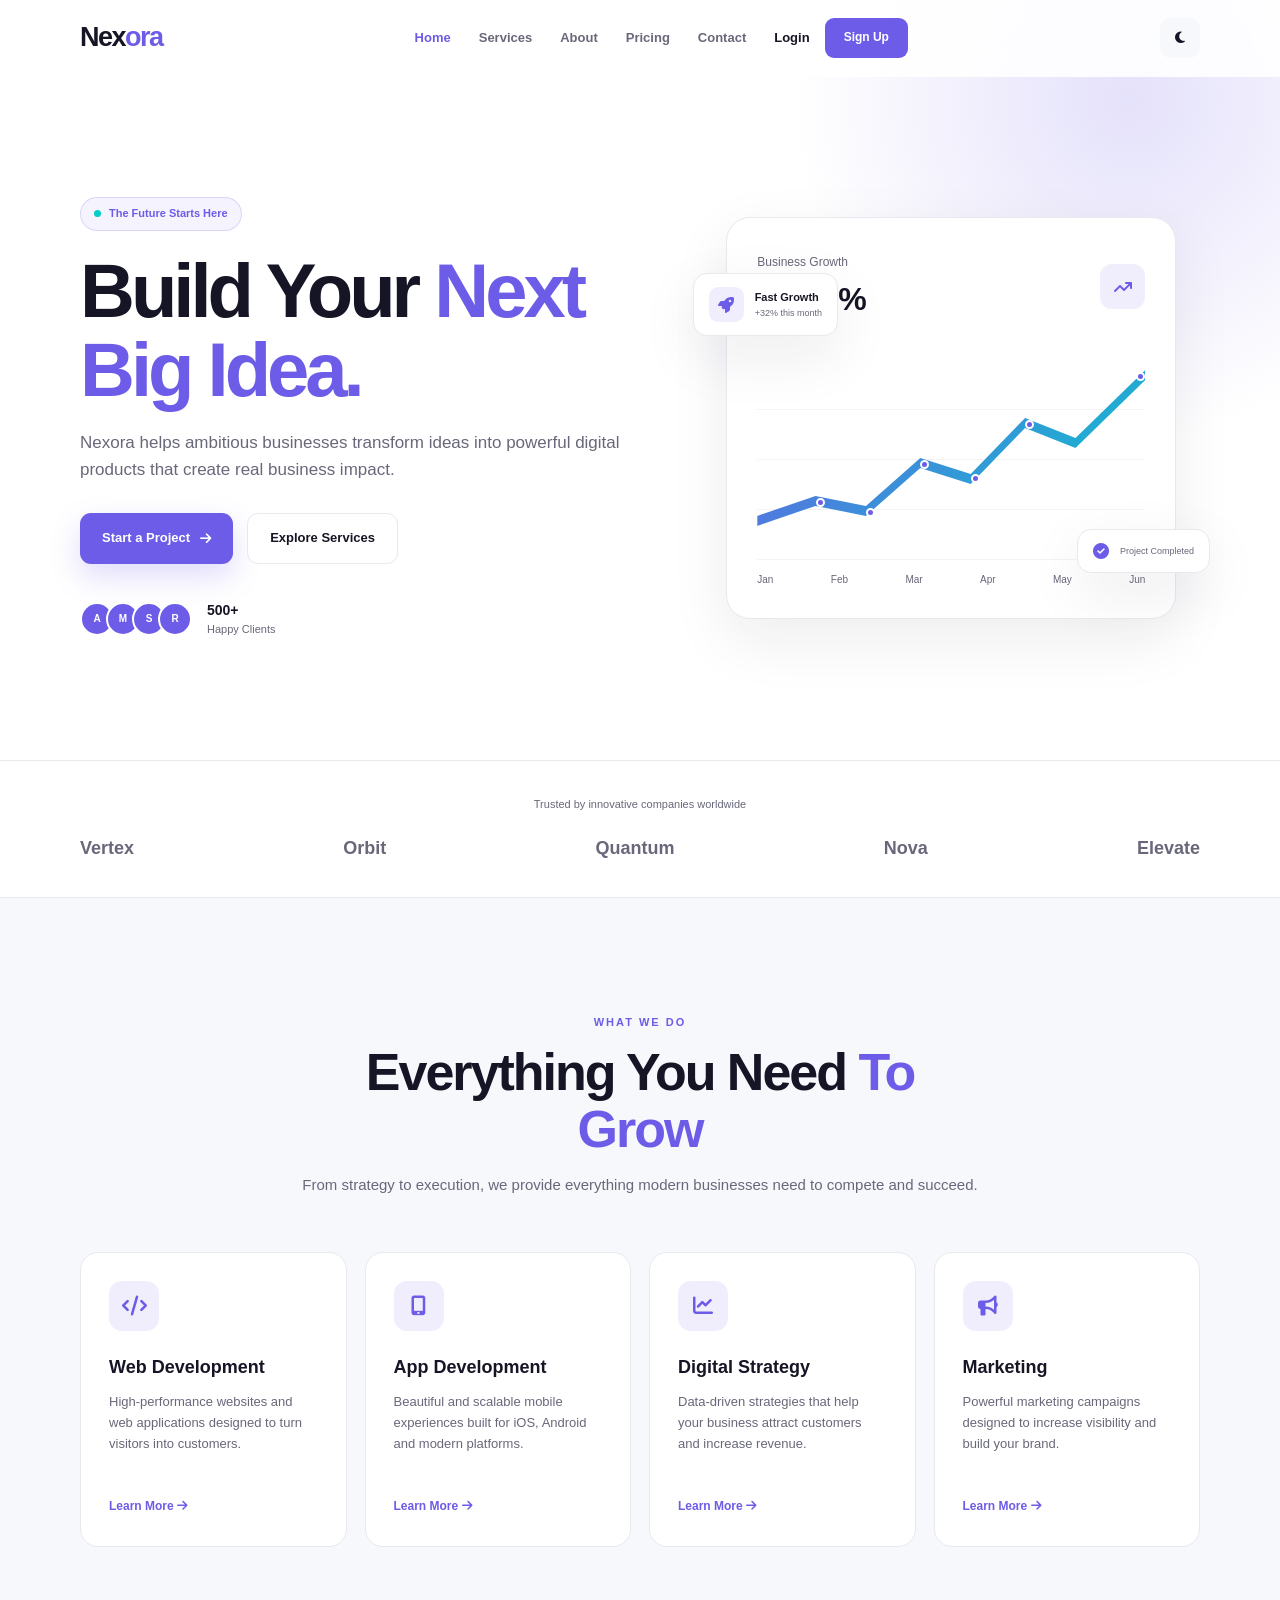
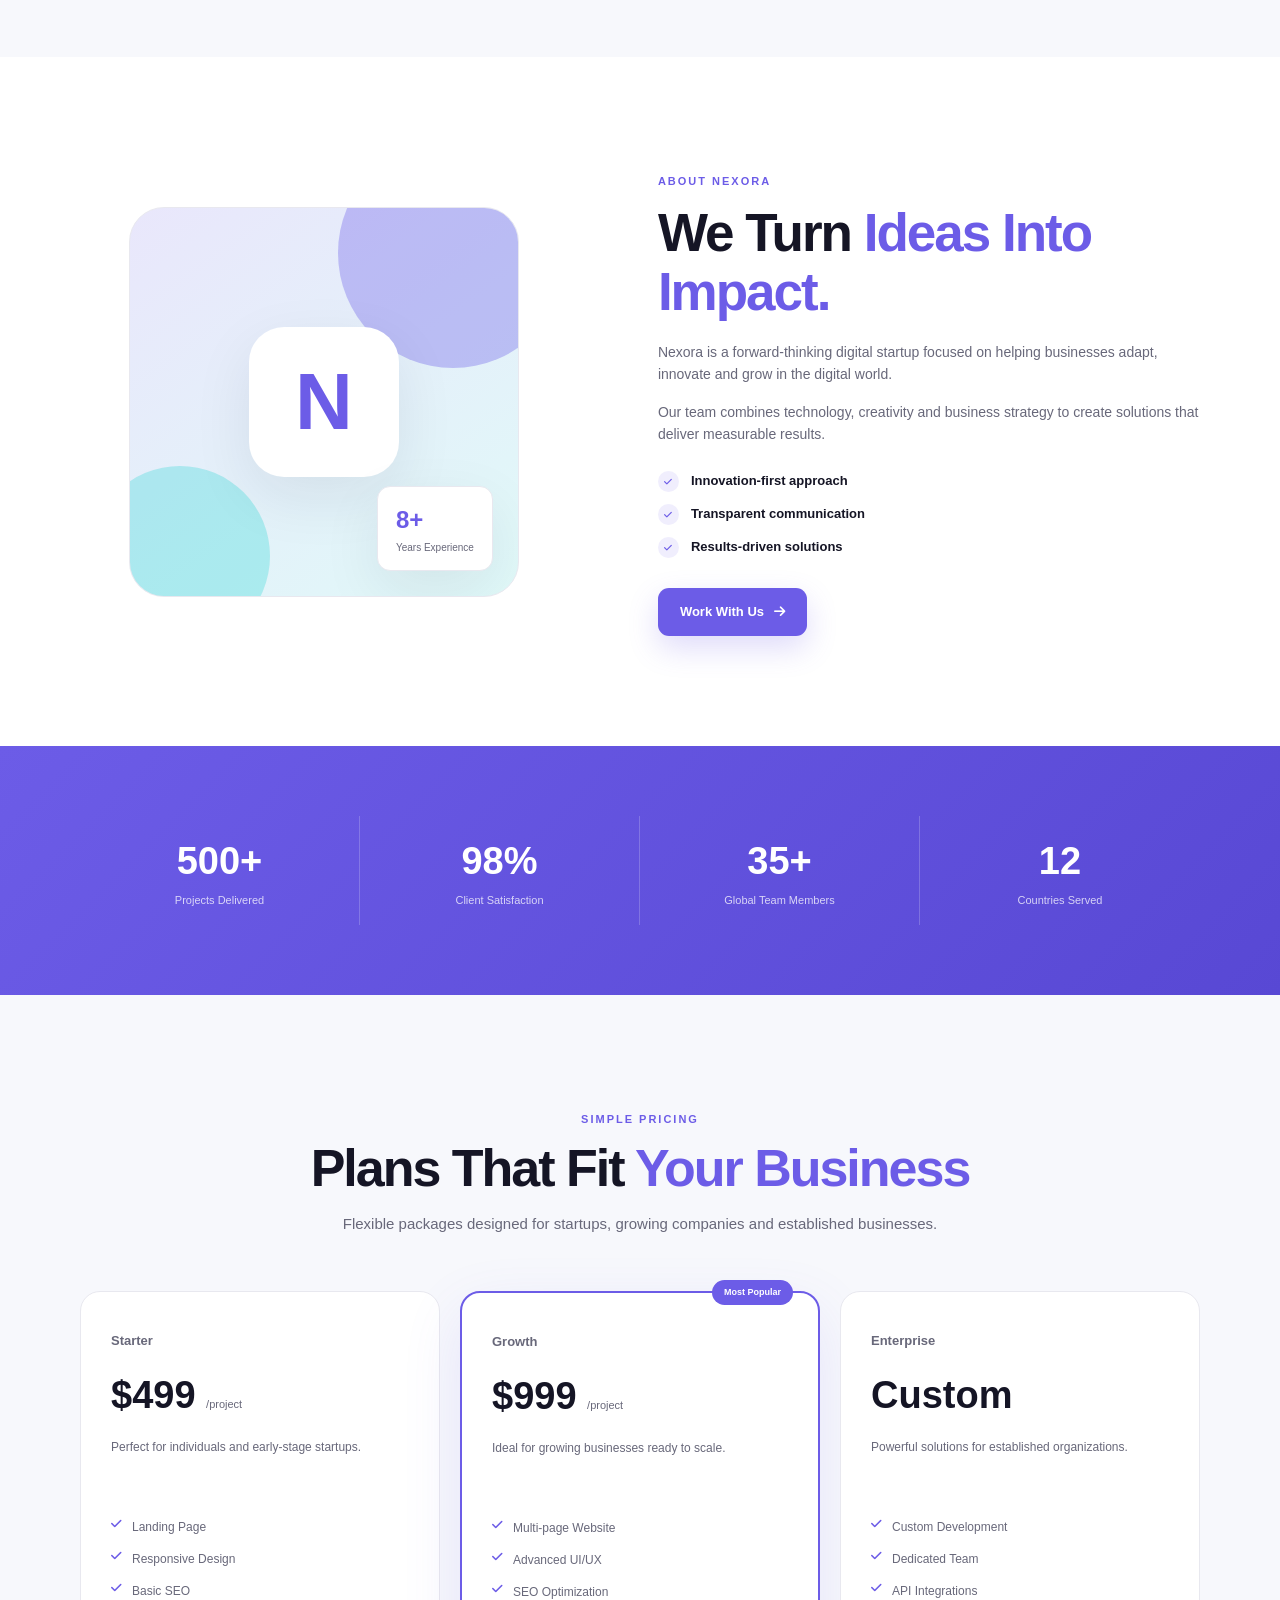
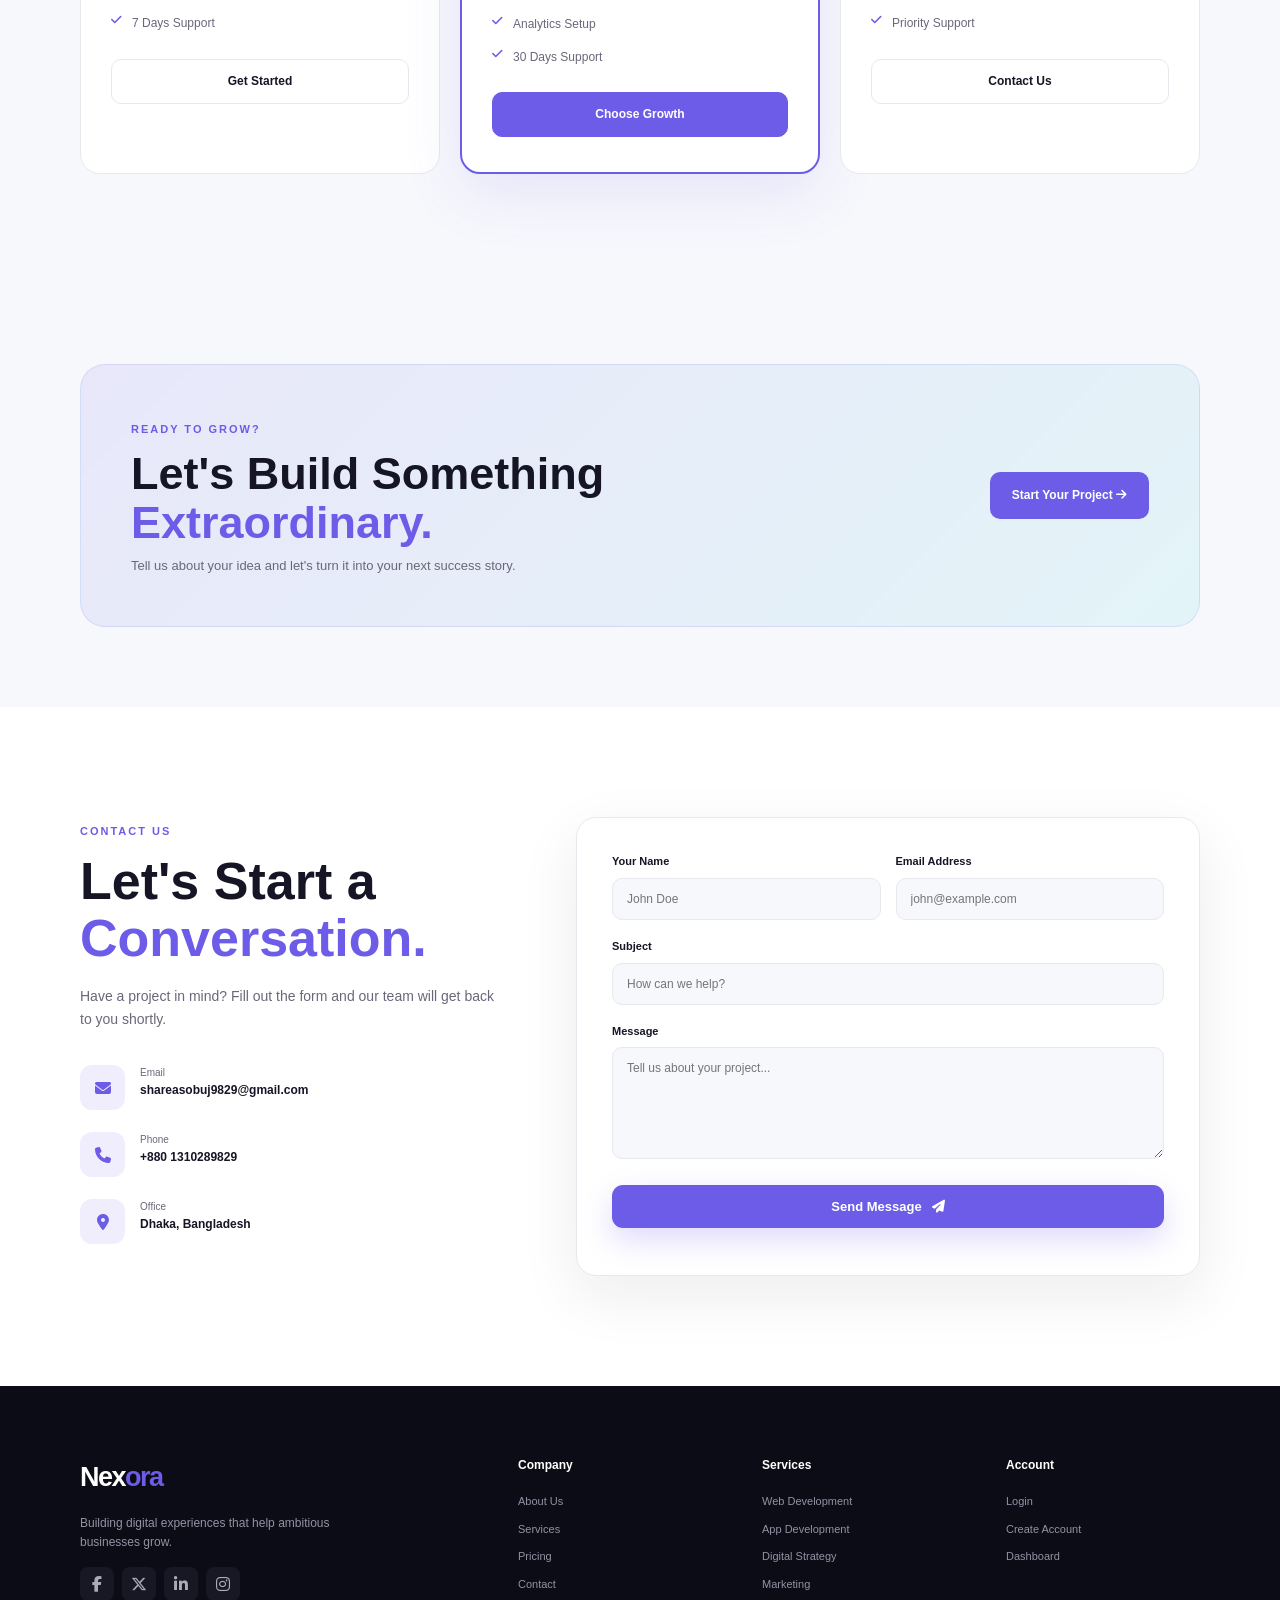
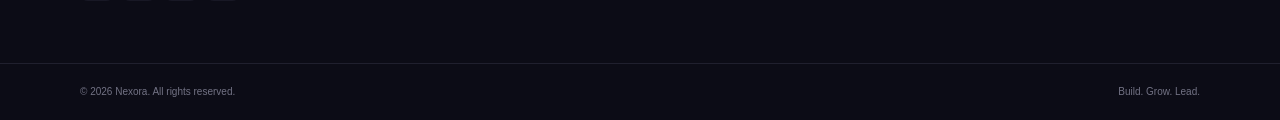
==== commit fbede06d: "Update index.html" ====
--- a/index.html
+++ b/index.html
@@ -614,7 +614,7 @@
 
                     <div>
                         <span>Email</span>
-                        <strong>hello@nexora.com</strong>
+                        <strong>shareasobuj9829@gmail.com</strong>
                     </div>
 
                 </div>
@@ -628,7 +628,7 @@
 
                     <div>
                         <span>Phone</span>
-                        <strong>+880 1234 567890</strong>
+                        <strong>+880 1310289829</strong>
                     </div>
 
                 </div>
--- a/style.css
+++ b/style.css
@@ -1,8 +1,3 @@
-/* =========================================
-   NEXORA STARTUP WEBSITE
-   MAIN STYLESHEET
-========================================= */
-
 :root {
     --primary: #6c5ce7;
     --primary-dark: #5848d4;
@@ -17,10 +12,12 @@
 
     --border: #e8e8ef;
 
-    --shadow:
-        0 20px 60px rgba(26, 25, 53, 0.08);
-
-    --transition: 0.3s ease;
+    --success: #00a884;
+    --danger: #e74c3c;
+
+    --shadow: 0 20px 60px rgba(26, 25, 53, 0.08);
+
+    --transition: .3s ease;
 }
 
 body.dark {
@@ -33,14 +30,11 @@
 
     --border: #292938;
 
-    --shadow:
-        0 20px 60px rgba(0, 0, 0, 0.3);
-}
-
-
-/* =========================================
-   RESET
-========================================= */
+    --shadow: 0 20px 60px rgba(0, 0, 0, .35);
+}
+
+
+/* RESET */
 
 * {
     margin: 0;
@@ -50,7 +44,6 @@
 
 html {
     scroll-behavior: smooth;
-    scroll-padding-top: 80px;
 }
 
 body {
@@ -58,13 +51,17 @@
     background: var(--bg);
     color: var(--text);
     line-height: 1.6;
+
     overflow-x: hidden;
-    transition: background 0.3s ease, color 0.3s ease;
+
+    transition:
+        background .3s ease,
+        color .3s ease;
 }
 
 a {
+    text-decoration: none;
     color: inherit;
-    text-decoration: none;
 }
 
 button,
@@ -78,56 +75,13 @@
     cursor: pointer;
 }
 
-img {
-    max-width: 100%;
-}
-
-
-/* =========================================
-   CONTAINER
-========================================= */
-
 .container {
     width: min(1120px, 92%);
     margin: auto;
 }
 
 
-/* =========================================
-   NAVBAR
-========================================= */
-
-.header {
-    position: fixed;
-    top: 0;
-    left: 0;
-    width: 100%;
-    z-index: 1000;
-
-    background: rgba(255, 255, 255, 0.88);
-    backdrop-filter: blur(15px);
-
-    border-bottom: 1px solid transparent;
-
-    transition: var(--transition);
-}
-
-body.dark .header {
-    background: rgba(12, 12, 22, 0.88);
-}
-
-.header.scrolled {
-    border-bottom-color: var(--border);
-    box-shadow: 0 5px 30px rgba(0, 0, 0, 0.04);
-}
-
-.navbar {
-    height: 76px;
-
-    display: flex;
-    align-items: center;
-    justify-content: space-between;
-}
+/* LOGO */
 
 .logo {
     font-size: 27px;
@@ -139,16 +93,56 @@
     color: var(--primary);
 }
 
+
+/* NAVBAR */
+
+.header {
+    position: fixed;
+
+    top: 0;
+    left: 0;
+
+    width: 100%;
+
+    z-index: 1000;
+
+    background: rgba(255,255,255,.88);
+
+    backdrop-filter: blur(15px);
+
+    border-bottom: 1px solid transparent;
+}
+
+body.dark .header {
+    background: rgba(12,12,22,.9);
+}
+
+.header.scrolled {
+    border-color: var(--border);
+
+    box-shadow:
+        0 5px 30px rgba(0,0,0,.04);
+}
+
+.navbar {
+    height: 76px;
+
+    display: flex;
+    align-items: center;
+    justify-content: space-between;
+}
+
 .nav-menu {
     display: flex;
     align-items: center;
-    gap: 30px;
+    gap: 28px;
 }
 
 .nav-link {
-    font-size: 14px;
+    color: var(--text-light);
+
+    font-size: 13px;
     font-weight: 600;
-    color: var(--text-light);
 
     transition: var(--transition);
 }
@@ -158,15 +152,28 @@
     color: var(--primary);
 }
 
+.auth-links {
+    display: flex;
+    align-items: center;
+    gap: 15px;
+}
+
+.login-link {
+    color: var(--text);
+
+    font-size: 13px;
+    font-weight: 700;
+}
+
 .nav-button {
-    padding: 11px 20px;
-
+    padding: 10px 19px;
+
+    background: var(--primary);
     color: white;
-    background: var(--primary);
-
-    border-radius: 10px;
-
-    font-size: 13px;
+
+    border-radius: 9px;
+
+    font-size: 12px;
     font-weight: 700;
 
     transition: var(--transition);
@@ -180,7 +187,7 @@
 .nav-actions {
     display: flex;
     align-items: center;
-    gap: 12px;
+    gap: 10px;
 }
 
 .theme-btn,
@@ -195,15 +202,6 @@
 
     background: var(--bg-soft);
     color: var(--text);
-
-    font-size: 15px;
-
-    transition: var(--transition);
-}
-
-.theme-btn:hover,
-.menu-btn:hover {
-    color: var(--primary);
 }
 
 .menu-btn {
@@ -211,24 +209,24 @@
 }
 
 
-/* =========================================
-   HERO
-========================================= */
+/* HERO */
 
 .hero {
+    min-height: 760px;
+
+    padding-top: 76px;
+
+    display: flex;
+    align-items: center;
+
     position: relative;
-    min-height: 760px;
-
-    display: flex;
-    align-items: center;
-
-    padding-top: 76px;
 
     overflow: hidden;
 }
 
 .hero-bg {
     position: absolute;
+
     width: 700px;
     height: 700px;
 
@@ -238,16 +236,16 @@
     background:
         radial-gradient(
             circle,
-            rgba(108, 92, 231, 0.18),
+            rgba(108,92,231,.18),
             transparent 68%
         );
-
-    pointer-events: none;
 }
 
 .hero-content {
     display: grid;
-    grid-template-columns: 1fr 0.9fr;
+
+    grid-template-columns: 1fr .9fr;
+
     gap: 70px;
 
     align-items: center;
@@ -256,18 +254,21 @@
 .hero-badge {
     display: inline-flex;
     align-items: center;
-    gap: 9px;
+    gap: 8px;
 
     padding: 7px 13px;
 
-    border: 1px solid rgba(108, 92, 231, 0.2);
     border-radius: 100px;
 
-    background: rgba(108, 92, 231, 0.07);
-
     color: var(--primary);
 
-    font-size: 12px;
+    background:
+        rgba(108,92,231,.07);
+
+    border:
+        1px solid rgba(108,92,231,.2);
+
+    font-size: 11px;
     font-weight: 700;
 }
 
@@ -281,11 +282,12 @@
 }
 
 .hero h1 {
+    margin: 20px 0;
+
     max-width: 650px;
 
-    margin: 20px 0;
-
-    font-size: clamp(48px, 6vw, 76px);
+    font-size: clamp(48px,6vw,76px);
+
     line-height: 1.04;
 
     letter-spacing: -4px;
@@ -295,7 +297,8 @@
 .section-heading h2 span,
 .about-content h2 span,
 .cta h2 span,
-.contact-info h2 span {
+.contact-info h2 span,
+.welcome-card h1 span {
     color: var(--primary);
 }
 
@@ -309,7 +312,6 @@
 
 .hero-buttons {
     display: flex;
-    flex-wrap: wrap;
     gap: 14px;
 
     margin-top: 30px;
@@ -318,15 +320,17 @@
 .primary-btn,
 .secondary-btn {
     display: inline-flex;
+
     align-items: center;
     justify-content: center;
+
     gap: 10px;
 
     padding: 14px 22px;
 
     border-radius: 11px;
 
-    font-size: 14px;
+    font-size: 13px;
     font-weight: 700;
 
     transition: var(--transition);
@@ -337,7 +341,7 @@
     background: var(--primary);
 
     box-shadow:
-        0 12px 30px rgba(108, 92, 231, 0.22);
+        0 12px 30px rgba(108,92,231,.22);
 }
 
 .primary-btn:hover {
@@ -346,9 +350,12 @@
 }
 
 .secondary-btn {
+    background: var(--card);
+
+    border:
+        1px solid var(--border);
+
     color: var(--text);
-    border: 1px solid var(--border);
-    background: var(--card);
 }
 
 .secondary-btn:hover {
@@ -364,6 +371,33 @@
     margin-top: 35px;
 }
 
+.avatar-group {
+    display: flex;
+}
+
+.avatar {
+    width: 34px;
+    height: 34px;
+
+    display: grid;
+    place-items: center;
+
+    margin-left: -8px;
+
+    border: 2px solid var(--bg);
+    border-radius: 50%;
+
+    color: white;
+    background: var(--primary);
+
+    font-size: 10px;
+    font-weight: 700;
+}
+
+.avatar:first-child {
+    margin-left: 0;
+}
+
 .hero-trust strong,
 .hero-trust span {
     display: block;
@@ -378,40 +412,12 @@
     font-size: 11px;
 }
 
-.avatar-group {
-    display: flex;
-}
-
-.avatar {
-    width: 34px;
-    height: 34px;
-
-    margin-left: -8px;
-
-    display: grid;
-    place-items: center;
-
-    border: 2px solid var(--bg);
-    border-radius: 50%;
-
-    background: var(--primary);
-    color: white;
-
-    font-size: 10px;
-    font-weight: 700;
-}
-
-.avatar:first-child {
-    margin-left: 0;
-}
-
-
-/* =========================================
-   HERO VISUAL
-========================================= */
+
+/* HERO CARD */
 
 .hero-visual {
     position: relative;
+
     min-height: 450px;
 
     display: grid;
@@ -419,16 +425,14 @@
 }
 
 .hero-card {
-    position: relative;
-    z-index: 2;
-
-    width: min(100%, 450px);
+    width: min(100%,450px);
 
     padding: 30px;
 
     background: var(--card);
 
     border: 1px solid var(--border);
+
     border-radius: 24px;
 
     box-shadow: var(--shadow);
@@ -436,8 +440,8 @@
 
 .card-top {
     display: flex;
-    align-items: center;
     justify-content: space-between;
+    align-items: center;
 }
 
 .small-label {
@@ -446,7 +450,6 @@
 }
 
 .card-top h3 {
-    margin-top: 5px;
     font-size: 32px;
 }
 
@@ -460,13 +463,15 @@
     border-radius: 12px;
 
     color: var(--primary);
-    background: rgba(108, 92, 231, 0.1);
+
+    background:
+        rgba(108,92,231,.1);
 }
 
 .chart {
+    height: 200px;
+
     position: relative;
-
-    height: 200px;
 
     margin-top: 35px;
 
@@ -504,11 +509,12 @@
         0 83%
     );
 
-    background: linear-gradient(
-        135deg,
-        var(--primary),
-        var(--secondary)
-    );
+    background:
+        linear-gradient(
+            135deg,
+            var(--primary),
+            var(--secondary)
+        );
 }
 
 .chart-point {
@@ -518,6 +524,7 @@
     height: 9px;
 
     border: 2px solid var(--card);
+
     border-radius: 50%;
 
     background: var(--primary);
@@ -560,11 +567,13 @@
     margin-top: 12px;
 
     color: var(--text-light);
+
     font-size: 10px;
 }
 
 .floating-card {
     position: absolute;
+
     z-index: 3;
 
     display: flex;
@@ -575,12 +584,12 @@
 
     background: var(--card);
 
-    border: 1px solid var(--border);
+    border:
+        1px solid var(--border);
+
     border-radius: 14px;
 
     box-shadow: var(--shadow);
-
-    animation: floating 4s ease-in-out infinite;
 }
 
 .floating-one {
@@ -593,8 +602,6 @@
     bottom: 70px;
 
     color: var(--primary);
-
-    animation-delay: 1s;
 }
 
 .float-icon {
@@ -606,8 +613,10 @@
 
     border-radius: 9px;
 
+    background:
+        rgba(108,92,231,.1);
+
     color: var(--primary);
-    background: rgba(108, 92, 231, 0.1);
 }
 
 .floating-card strong,
@@ -624,20 +633,8 @@
     font-size: 9px;
 }
 
-@keyframes floating {
-    0%, 100% {
-        transform: translateY(0);
-    }
-
-    50% {
-        transform: translateY(-12px);
-    }
-}
-
-
-/* =========================================
-   BRANDS
-========================================= */
+
+/* BRANDS */
 
 .brands {
     padding: 35px 0;
@@ -647,31 +644,27 @@
 }
 
 .brands p {
+    text-align: center;
+
     margin-bottom: 20px;
 
-    text-align: center;
-
-    color: var(--text-light);
+    color: var(--text-light);
+
     font-size: 11px;
 }
 
 .brand-list {
     display: flex;
-    align-items: center;
     justify-content: space-between;
 
     color: var(--text-light);
 
     font-size: 18px;
     font-weight: 800;
-
-    opacity: 0.65;
-}
-
-
-/* =========================================
-   SECTION
-========================================= */
+}
+
+
+/* SECTION */
 
 .section {
     padding: 110px 0;
@@ -679,7 +672,9 @@
 
 .section-heading {
     max-width: 680px;
-    margin: 0 auto 55px;
+
+    margin:
+        0 auto 55px;
 
     text-align: center;
 }
@@ -696,7 +691,9 @@
 .section-heading h2 {
     margin-top: 10px;
 
-    font-size: clamp(34px, 5vw, 52px);
+    font-size:
+        clamp(34px,5vw,52px);
+
     line-height: 1.1;
 
     letter-spacing: -2px;
@@ -706,21 +703,24 @@
     margin-top: 15px;
 
     color: var(--text-light);
+
     font-size: 15px;
 }
 
 
-/* =========================================
-   SERVICES
-========================================= */
-
-.services {
+/* SERVICES */
+
+.services,
+.pricing {
     background: var(--bg-soft);
 }
 
 .service-grid {
     display: grid;
-    grid-template-columns: repeat(4, 1fr);
+
+    grid-template-columns:
+        repeat(4,1fr);
+
     gap: 18px;
 }
 
@@ -729,7 +729,9 @@
 
     background: var(--card);
 
-    border: 1px solid var(--border);
+    border:
+        1px solid var(--border);
+
     border-radius: 18px;
 
     transition: var(--transition);
@@ -738,9 +740,10 @@
 .service-card:hover {
     transform: translateY(-8px);
 
-    border-color: rgba(108, 92, 231, 0.3);
-
     box-shadow: var(--shadow);
+
+    border-color:
+        rgba(108,92,231,.3);
 }
 
 .service-icon {
@@ -754,7 +757,9 @@
 
     border-radius: 13px;
 
-    background: rgba(108, 92, 231, 0.1);
+    background:
+        rgba(108,92,231,.1);
+
     color: var(--primary);
 
     font-size: 20px;
@@ -762,6 +767,7 @@
 
 .service-card h3 {
     margin-bottom: 10px;
+
     font-size: 18px;
 }
 
@@ -769,14 +775,11 @@
     min-height: 100px;
 
     color: var(--text-light);
+
     font-size: 13px;
 }
 
 .service-card a {
-    display: inline-flex;
-    align-items: center;
-    gap: 8px;
-
     color: var(--primary);
 
     font-size: 12px;
@@ -784,13 +787,13 @@
 }
 
 
-/* =========================================
-   ABOUT
-========================================= */
+/* ABOUT */
 
 .about-grid {
     display: grid;
-    grid-template-columns: 0.9fr 1fr;
+
+    grid-template-columns: .9fr 1fr;
+
     gap: 90px;
 
     align-items: center;
@@ -802,10 +805,10 @@
 }
 
 .image-box {
-    position: relative;
-
     width: 390px;
     height: 390px;
+
+    position: relative;
 
     overflow: hidden;
 
@@ -814,19 +817,18 @@
     background:
         linear-gradient(
             145deg,
-            rgba(108, 92, 231, 0.15),
-            rgba(0, 206, 201, 0.12)
+            rgba(108,92,231,.15),
+            rgba(0,206,201,.12)
         );
 
-    border: 1px solid var(--border);
+    border:
+        1px solid var(--border);
 }
 
 .about-shape {
     position: absolute;
 
     border-radius: 50%;
-
-    filter: blur(2px);
 }
 
 .shape-one {
@@ -836,7 +838,8 @@
     top: -70px;
     right: -50px;
 
-    background: rgba(108, 92, 231, 0.35);
+    background:
+        rgba(108,92,231,.35);
 }
 
 .shape-two {
@@ -846,7 +849,8 @@
     bottom: -50px;
     left: -40px;
 
-    background: rgba(0, 206, 201, 0.25);
+    background:
+        rgba(0,206,201,.25);
 }
 
 .about-center {
@@ -855,7 +859,8 @@
     left: 50%;
     top: 50%;
 
-    transform: translate(-50%, -50%);
+    transform:
+        translate(-50%,-50%);
 
     width: 150px;
     height: 150px;
@@ -869,10 +874,10 @@
 
     box-shadow: var(--shadow);
 
+    color: var(--primary);
+
     font-size: 80px;
     font-weight: 800;
-
-    color: var(--primary);
 }
 
 .experience-card {
@@ -885,7 +890,9 @@
 
     background: var(--card);
 
-    border: 1px solid var(--border);
+    border:
+        1px solid var(--border);
+
     border-radius: 13px;
 
     box-shadow: var(--shadow);
@@ -898,18 +905,22 @@
 
 .experience-card strong {
     color: var(--primary);
+
     font-size: 24px;
 }
 
 .experience-card span {
     color: var(--text-light);
+
     font-size: 10px;
 }
 
 .about-content h2 {
     margin: 12px 0 20px;
 
-    font-size: clamp(34px, 5vw, 53px);
+    font-size:
+        clamp(34px,5vw,53px);
+
     line-height: 1.1;
 
     letter-spacing: -2px;
@@ -919,6 +930,7 @@
     margin-bottom: 15px;
 
     color: var(--text-light);
+
     font-size: 14px;
 }
 
@@ -929,6 +941,7 @@
 .about-list div {
     display: flex;
     align-items: center;
+
     gap: 12px;
 
     margin: 12px 0;
@@ -947,15 +960,15 @@
     border-radius: 50%;
 
     color: var(--primary);
-    background: rgba(108, 92, 231, 0.1);
+
+    background:
+        rgba(108,92,231,.1);
 
     font-size: 9px;
 }
 
 
-/* =========================================
-   STATS
-========================================= */
+/* STATS */
 
 .stats {
     padding: 70px 0;
@@ -972,7 +985,9 @@
 
 .stats-grid {
     display: grid;
-    grid-template-columns: repeat(4, 1fr);
+
+    grid-template-columns:
+        repeat(4,1fr);
 }
 
 .stat-item {
@@ -980,11 +995,12 @@
 
     padding: 15px;
 
-    border-right: 1px solid rgba(255, 255, 255, 0.2);
+    border-right:
+        1px solid rgba(255,255,255,.2);
 }
 
 .stat-item:last-child {
-    border-right: none;
+    border: none;
 }
 
 .stat-item h3 {
@@ -992,28 +1008,21 @@
 }
 
 .stat-item p {
-    margin-top: 4px;
-
-    opacity: 0.75;
+    opacity: .75;
 
     font-size: 11px;
 }
 
 
-/* =========================================
-   PRICING
-========================================= */
-
-.pricing {
-    background: var(--bg-soft);
-}
+/* PRICING */
 
 .pricing-grid {
     display: grid;
-    grid-template-columns: repeat(3, 1fr);
+
+    grid-template-columns:
+        repeat(3,1fr);
+
     gap: 20px;
-
-    align-items: stretch;
 }
 
 .price-card {
@@ -1023,22 +1032,19 @@
 
     background: var(--card);
 
-    border: 1px solid var(--border);
+    border:
+        1px solid var(--border);
+
     border-radius: 20px;
-
-    transition: var(--transition);
-}
-
-.price-card:hover {
-    transform: translateY(-7px);
-    box-shadow: var(--shadow);
 }
 
 .price-card.featured {
-    border: 2px solid var(--primary);
+    border:
+        2px solid var(--primary);
 
     box-shadow:
-        0 20px 60px rgba(108, 92, 231, 0.12);
+        0 20px 60px
+        rgba(108,92,231,.12);
 }
 
 .popular {
@@ -1051,8 +1057,8 @@
 
     border-radius: 30px;
 
+    color: white;
     background: var(--primary);
-    color: white;
 
     font-size: 9px;
     font-weight: 700;
@@ -1073,6 +1079,7 @@
 
 .price-card h3 small {
     color: var(--text-light);
+
     font-size: 11px;
     font-weight: 400;
 }
@@ -1081,6 +1088,7 @@
     min-height: 55px;
 
     color: var(--text-light);
+
     font-size: 12px;
 }
 
@@ -1092,12 +1100,13 @@
 
 .price-card li {
     display: flex;
-    align-items: center;
+
     gap: 10px;
 
     margin: 13px 0;
 
     color: var(--text-light);
+
     font-size: 12px;
 }
 
@@ -1110,107 +1119,27 @@
 
     padding: 12px;
 
-    border: 1px solid var(--border);
+    text-align: center;
+
+    border:
+        1px solid var(--border);
+
     border-radius: 10px;
-
-    text-align: center;
 
     font-size: 12px;
     font-weight: 700;
-
-    transition: var(--transition);
-}
-
-.price-btn:hover,
+}
+
 .featured .price-btn {
     color: white;
+
     background: var(--primary);
+
     border-color: var(--primary);
 }
 
 
-/* =========================================
-   TESTIMONIALS
-========================================= */
-
-.testimonial-card {
-    max-width: 800px;
-
-    margin: auto;
-
-    padding: 45px;
-
-    text-align: center;
-
-    background: var(--card);
-
-    border: 1px solid var(--border);
-    border-radius: 22px;
-
-    box-shadow: var(--shadow);
-}
-
-.quote {
-    color: var(--primary);
-
-    font-family: Georgia, serif;
-
-    font-size: 70px;
-    line-height: 0.5;
-}
-
-.testimonial-card > p {
-    margin: 25px auto;
-
-    color: var(--text-light);
-
-    font-size: 18px;
-    line-height: 1.8;
-}
-
-.client {
-    display: flex;
-    justify-content: center;
-    align-items: center;
-    gap: 12px;
-}
-
-.client-avatar {
-    width: 42px;
-    height: 42px;
-
-    display: grid;
-    place-items: center;
-
-    border-radius: 50%;
-
-    background: var(--primary);
-    color: white;
-
-    font-size: 11px;
-    font-weight: 700;
-}
-
-.client strong,
-.client span {
-    display: block;
-
-    text-align: left;
-}
-
-.client strong {
-    font-size: 12px;
-}
-
-.client span {
-    color: var(--text-light);
-    font-size: 10px;
-}
-
-
-/* =========================================
-   CTA
-========================================= */
+/* CTA */
 
 .cta {
     padding: 80px 0;
@@ -1220,8 +1149,10 @@
 
 .cta-content {
     display: flex;
+
     align-items: center;
     justify-content: space-between;
+
     gap: 30px;
 
     padding: 50px;
@@ -1231,11 +1162,12 @@
     background:
         linear-gradient(
             135deg,
-            rgba(108, 92, 231, 0.1),
-            rgba(0, 206, 201, 0.08)
+            rgba(108,92,231,.1),
+            rgba(0,206,201,.08)
         );
 
-    border: 1px solid rgba(108, 92, 231, 0.15);
+    border:
+        1px solid rgba(108,92,231,.15);
 }
 
 .cta h2 {
@@ -1243,59 +1175,56 @@
 
     margin: 8px 0;
 
-    font-size: clamp(30px, 4vw, 45px);
+    font-size:
+        clamp(30px,4vw,45px);
+
     line-height: 1.1;
-
-    letter-spacing: -1.5px;
 }
 
 .cta p {
     color: var(--text-light);
+
     font-size: 13px;
 }
 
 .cta-btn {
     flex-shrink: 0;
 
-    display: inline-flex;
-    align-items: center;
-    gap: 10px;
-
     padding: 14px 22px;
 
+    border-radius: 10px;
+
     color: white;
+
     background: var(--primary);
-
-    border-radius: 10px;
 
     font-size: 12px;
     font-weight: 700;
 }
 
 
-/* =========================================
-   CONTACT
-========================================= */
+/* CONTACT */
 
 .contact-grid {
     display: grid;
-    grid-template-columns: 0.8fr 1.2fr;
+
+    grid-template-columns: .8fr 1.2fr;
+
     gap: 80px;
-
-    align-items: start;
 }
 
 .contact-info h2 {
     margin: 10px 0 18px;
 
-    font-size: clamp(34px, 5vw, 52px);
+    font-size:
+        clamp(34px,5vw,52px);
+
     line-height: 1.1;
-
-    letter-spacing: -2px;
 }
 
 .contact-info > p {
     color: var(--text-light);
+
     font-size: 14px;
 }
 
@@ -1305,7 +1234,7 @@
 
 .contact-item {
     display: flex;
-    align-items: center;
+
     gap: 15px;
 
     margin-bottom: 22px;
@@ -1315,13 +1244,17 @@
     width: 45px;
     height: 45px;
 
+    flex-shrink: 0;
+
     display: grid;
     place-items: center;
 
     border-radius: 12px;
 
-    background: rgba(108, 92, 231, 0.1);
     color: var(--primary);
+
+    background:
+        rgba(108,92,231,.1);
 }
 
 .contact-item span,
@@ -1331,11 +1264,11 @@
 
 .contact-item span {
     color: var(--text-light);
+
     font-size: 10px;
 }
 
 .contact-item strong {
-    margin-top: 2px;
     font-size: 12px;
 }
 
@@ -1344,7 +1277,9 @@
 
     background: var(--card);
 
-    border: 1px solid var(--border);
+    border:
+        1px solid var(--border);
+
     border-radius: 20px;
 
     box-shadow: var(--shadow);
@@ -1352,7 +1287,10 @@
 
 .form-row {
     display: grid;
-    grid-template-columns: 1fr 1fr;
+
+    grid-template-columns:
+        1fr 1fr;
+
     gap: 15px;
 }
 
@@ -1375,27 +1313,23 @@
 
     padding: 13px 14px;
 
-    border: 1px solid var(--border);
+    outline: none;
+
+    border:
+        1px solid var(--border);
+
     border-radius: 10px;
 
-    outline: none;
-
     background: var(--bg-soft);
+
     color: var(--text);
 
     font-size: 12px;
-
-    resize: vertical;
-
-    transition: var(--transition);
 }
 
 .form-group input:focus,
 .form-group textarea:focus {
     border-color: var(--primary);
-
-    box-shadow:
-        0 0 0 3px rgba(108, 92, 231, 0.08);
 }
 
 .submit-btn {
@@ -1411,20 +1345,22 @@
 }
 
 
-/* =========================================
-   FOOTER
-========================================= */
+/* FOOTER */
 
 .footer {
     padding-top: 70px;
 
     background: #0c0c16;
+
     color: white;
 }
 
 .footer-grid {
     display: grid;
-    grid-template-columns: 2fr 1fr 1fr 1fr;
+
+    grid-template-columns:
+        2fr 1fr 1fr 1fr;
+
     gap: 50px;
 
     padding-bottom: 60px;
@@ -1446,6 +1382,7 @@
 
 .social-links {
     display: flex;
+
     gap: 8px;
 }
 
@@ -1461,15 +1398,6 @@
     background: #181825;
 
     color: #aaaaba;
-
-    font-size: 12px;
-
-    transition: var(--transition);
-}
-
-.social-links a:hover {
-    background: var(--primary);
-    color: white;
 }
 
 .footer-column h4 {
@@ -1486,12 +1414,6 @@
     color: #9292a5;
 
     font-size: 11px;
-
-    transition: var(--transition);
-}
-
-.footer-column a:hover {
-    color: white;
 }
 
 .footer-bottom {
@@ -1502,19 +1424,18 @@
 
 .footer-bottom .container {
     display: flex;
+
     justify-content: space-between;
-    gap: 20px;
 }
 
 .footer-bottom p {
     color: #727284;
+
     font-size: 10px;
 }
 
 
-/* =========================================
-   BACK TO TOP
-========================================= */
+/* BACK TOP */
 
 .back-top {
     position: fixed;
@@ -1530,10 +1451,8 @@
 
     border-radius: 10px;
 
+    color: white;
     background: var(--primary);
-    color: white;
-
-    box-shadow: var(--shadow);
 
     opacity: 0;
     visibility: hidden;
@@ -1548,70 +1467,648 @@
 .back-top.show {
     opacity: 1;
     visibility: visible;
+
     transform: translateY(0);
 }
 
 
 /* =========================================
-   REVEAL ANIMATION
+   AUTH PAGES
 ========================================= */
+
+.auth-body {
+    min-height: 100vh;
+
+    display: flex;
+    justify-content: center;
+    align-items: center;
+
+    padding: 40px 20px;
+
+    background:
+        radial-gradient(
+            circle at top left,
+            rgba(108,92,231,.18),
+            transparent 35%
+        ),
+        radial-gradient(
+            circle at bottom right,
+            rgba(0,206,201,.12),
+            transparent 35%
+        ),
+        var(--bg);
+}
+
+.auth-wrapper {
+    width: 100%;
+    max-width: 470px;
+}
+
+.auth-brand {
+    text-align: center;
+
+    margin-bottom: 25px;
+}
+
+.auth-brand p {
+    margin-top: 3px;
+
+    color: var(--text-light);
+
+    font-size: 11px;
+}
+
+.auth-card {
+    padding: 38px;
+
+    background: var(--card);
+
+    border:
+        1px solid var(--border);
+
+    border-radius: 24px;
+
+    box-shadow: var(--shadow);
+}
+
+.auth-header {
+    text-align: center;
+
+    margin-bottom: 30px;
+}
+
+.auth-icon {
+    width: 55px;
+    height: 55px;
+
+    display: grid;
+    place-items: center;
+
+    margin: 0 auto 16px;
+
+    border-radius: 16px;
+
+    color: var(--primary);
+
+    background:
+        rgba(108,92,231,.1);
+
+    font-size: 21px;
+}
+
+.auth-header h1 {
+    margin-bottom: 7px;
+
+    font-size: 27px;
+
+    letter-spacing: -1px;
+}
+
+.auth-header p {
+    color: var(--text-light);
+
+    font-size: 12px;
+}
+
+.input-wrapper {
+    position: relative;
+}
+
+.input-wrapper > i:first-child {
+    position: absolute;
+
+    left: 14px;
+    top: 50%;
+
+    transform: translateY(-50%);
+
+    color: var(--text-light);
+
+    font-size: 12px;
+}
+
+.input-wrapper input {
+    padding-left: 40px;
+    padding-right: 42px;
+}
+
+.password-toggle {
+    position: absolute;
+
+    right: 10px;
+    top: 50%;
+
+    transform: translateY(-50%);
+
+    width: 30px;
+    height: 30px;
+
+    display: grid;
+    place-items: center;
+
+    background: transparent;
+
+    color: var(--text-light);
+
+    font-size: 11px;
+}
+
+.auth-options {
+    display: flex;
+
+    align-items: center;
+    justify-content: space-between;
+
+    margin: -5px 0 20px;
+
+    font-size: 10px;
+}
+
+.remember {
+    display: flex;
+
+    align-items: center;
+
+    gap: 6px;
+
+    color: var(--text-light);
+}
+
+.auth-options a,
+.auth-bottom a,
+.back-home,
+.terms-check a {
+    color: var(--primary);
+
+    font-weight: 700;
+}
+
+.auth-btn {
+    width: 100%;
+
+    display: flex;
+
+    justify-content: center;
+    align-items: center;
+
+    gap: 10px;
+
+    padding: 14px;
+
+    border-radius: 10px;
+
+    color: white;
+
+    background: var(--primary);
+
+    font-size: 12px;
+    font-weight: 700;
+
+    transition: var(--transition);
+}
+
+.auth-btn:hover {
+    background: var(--primary-dark);
+
+    transform: translateY(-2px);
+}
+
+.auth-message {
+    min-height: 18px;
+
+    margin-top: 12px;
+
+    text-align: center;
+
+    font-size: 11px;
+}
+
+.divider {
+    display: flex;
+
+    align-items: center;
+
+    gap: 12px;
+
+    margin: 22px 0;
+
+    color: var(--text-light);
+
+    font-size: 9px;
+}
+
+.divider::before,
+.divider::after {
+    content: "";
+
+    height: 1px;
+
+    flex: 1;
+
+    background: var(--border);
+}
+
+.social-auth {
+    width: 100%;
+
+    display: flex;
+
+    align-items: center;
+    justify-content: center;
+
+    gap: 10px;
+
+    padding: 13px;
+
+    border:
+        1px solid var(--border);
+
+    border-radius: 10px;
+
+    background: var(--card);
+
+    color: var(--text);
+
+    font-size: 11px;
+    font-weight: 600;
+}
+
+.auth-bottom {
+    margin-top: 22px;
+
+    text-align: center;
+
+    color: var(--text-light);
+
+    font-size: 11px;
+}
+
+.back-home {
+    display: flex;
+
+    justify-content: center;
+    align-items: center;
+
+    gap: 7px;
+
+    margin-top: 22px;
+
+    font-size: 10px;
+}
+
+.password-strength {
+    margin-top: -8px;
+
+    margin-bottom: 18px;
+}
+
+.strength-bar {
+    height: 4px;
+
+    overflow: hidden;
+
+    border-radius: 10px;
+
+    background: var(--border);
+}
+
+.strength-bar span {
+    display: block;
+
+    width: 0;
+    height: 100%;
+
+    background: var(--danger);
+
+    transition: .3s;
+}
+
+.password-strength small {
+    color: var(--text-light);
+
+    font-size: 9px;
+}
+
+.terms-check {
+    display: flex;
+
+    align-items: flex-start;
+
+    gap: 8px;
+
+    margin: 10px 0 20px;
+
+    color: var(--text-light);
+
+    font-size: 10px;
+
+    line-height: 1.5;
+}
+
+
+/* =========================================
+   DASHBOARD
+========================================= */
+
+.dashboard-body {
+    min-height: 100vh;
+
+    background: var(--bg-soft);
+}
+
+.dashboard-header {
+    background: var(--card);
+
+    border-bottom:
+        1px solid var(--border);
+}
+
+.dashboard-nav {
+    height: 76px;
+
+    display: flex;
+
+    align-items: center;
+    justify-content: space-between;
+}
+
+.dashboard-actions {
+    display: flex;
+
+    align-items: center;
+
+    gap: 10px;
+}
+
+.logout-btn {
+    display: flex;
+
+    align-items: center;
+
+    gap: 8px;
+
+    padding: 10px 15px;
+
+    border-radius: 9px;
+
+    color: white;
+
+    background: #e74c3c;
+
+    font-size: 11px;
+    font-weight: 700;
+}
+
+.dashboard-main {
+    padding: 60px 0;
+}
+
+.welcome-card {
+    display: flex;
+
+    align-items: center;
+    justify-content: space-between;
+
+    gap: 30px;
+
+    padding: 40px;
+
+    background: var(--card);
+
+    border:
+        1px solid var(--border);
+
+    border-radius: 22px;
+
+    box-shadow: var(--shadow);
+}
+
+.welcome-card h1 {
+    margin: 8px 0;
+
+    font-size:
+        clamp(30px,5vw,48px);
+
+    letter-spacing: -2px;
+}
+
+.welcome-card p {
+    color: var(--text-light);
+
+    font-size: 13px;
+}
+
+.dashboard-user-icon {
+    width: 90px;
+    height: 90px;
+
+    flex-shrink: 0;
+
+    display: grid;
+    place-items: center;
+
+    border-radius: 25px;
+
+    color: white;
+
+    background:
+        linear-gradient(
+            135deg,
+            var(--primary),
+            var(--secondary)
+        );
+
+    font-size: 30px;
+}
+
+.dashboard-grid {
+    display: grid;
+
+    grid-template-columns:
+        repeat(4,1fr);
+
+    gap: 18px;
+
+    margin-top: 25px;
+}
+
+.dashboard-card {
+    padding: 25px;
+
+    background: var(--card);
+
+    border:
+        1px solid var(--border);
+
+    border-radius: 18px;
+}
+
+.dashboard-card-icon {
+    width: 45px;
+    height: 45px;
+
+    display: grid;
+    place-items: center;
+
+    margin-bottom: 18px;
+
+    border-radius: 12px;
+
+    color: var(--primary);
+
+    background:
+        rgba(108,92,231,.1);
+}
+
+.dashboard-card h3 {
+    font-size: 16px;
+}
+
+.dashboard-card p {
+    min-height: 55px;
+
+    margin: 8px 0;
+
+    color: var(--text-light);
+
+    font-size: 11px;
+}
+
+.dashboard-card strong {
+    color: var(--primary);
+
+    font-size: 11px;
+}
+
+.dashboard-info {
+    display: grid;
+
+    grid-template-columns: 1fr 1fr;
+
+    gap: 30px;
+
+    margin-top: 25px;
+
+    padding: 30px;
+
+    background: var(--card);
+
+    border:
+        1px solid var(--border);
+
+    border-radius: 18px;
+}
+
+.dashboard-info h2 {
+    font-size: 20px;
+}
+
+.dashboard-info p {
+    margin-top: 8px;
+
+    color: var(--text-light);
+
+    font-size: 11px;
+}
+
+.account-details > div {
+    display: flex;
+
+    justify-content: space-between;
+
+    gap: 20px;
+
+    padding: 12px 0;
+
+    border-bottom:
+        1px solid var(--border);
+}
+
+.account-details span {
+    color: var(--text-light);
+
+    font-size: 10px;
+}
+
+.account-details strong {
+    font-size: 11px;
+}
+
+.status-active {
+    color: var(--success) !important;
+}
+
+.dashboard-footer {
+    padding: 25px;
+
+    text-align: center;
+
+    border-top:
+        1px solid var(--border);
+
+    color: var(--text-light);
+
+    font-size: 10px;
+}
+
+
+/* REVEAL */
 
 .reveal {
     opacity: 0;
+
     transform: translateY(30px);
 
     transition:
-        opacity 0.7s ease,
-        transform 0.7s ease;
+        opacity .7s ease,
+        transform .7s ease;
 }
 
 .reveal.show {
     opacity: 1;
+
     transform: translateY(0);
 }
 
 
-/* =========================================
-   RESPONSIVE TABLET
-========================================= */
-
-@media (max-width: 1000px) {
-
-    .nav-menu {
-        gap: 18px;
+/* RESPONSIVE */
+
+@media(max-width:1000px) {
+
+    .service-grid {
+        grid-template-columns:
+            repeat(2,1fr);
     }
 
     .hero-content {
         gap: 35px;
     }
 
-    .service-grid {
-        grid-template-columns: repeat(2, 1fr);
-    }
-
-    .about-grid {
-        gap: 45px;
-    }
-
     .pricing-grid {
-        grid-template-columns: repeat(2, 1fr);
-    }
-
-    .pricing-grid .price-card:last-child {
-        grid-column: 1 / -1;
+        grid-template-columns:
+            repeat(2,1fr);
+    }
+
+    .pricing-grid
+    .price-card:last-child {
+        grid-column: 1/-1;
+
         max-width: 500px;
+
+        margin: auto;
+
         width: 100%;
-        margin: auto;
-    }
-
-}
-
-
-/* =========================================
-   RESPONSIVE MOBILE
-========================================= */
-
-@media (max-width: 760px) {
+    }
+
+    .dashboard-grid {
+        grid-template-columns:
+            repeat(2,1fr);
+    }
+
+}
+
+
+@media(max-width:760px) {
 
     .navbar {
         height: 68px;
@@ -1629,14 +2126,18 @@
         right: 4%;
 
         display: flex;
+
         flex-direction: column;
+
         align-items: stretch;
 
         padding: 20px;
 
         background: var(--card);
 
-        border: 1px solid var(--border);
+        border:
+            1px solid var(--border);
+
         border-radius: 15px;
 
         box-shadow: var(--shadow);
@@ -1660,13 +2161,27 @@
         padding: 10px;
     }
 
+    .auth-links {
+        flex-direction: column;
+
+        align-items: stretch;
+    }
+
+    .login-link {
+        padding: 10px;
+
+        text-align: center;
+    }
+
     .nav-button {
         text-align: center;
     }
 
     .hero {
         min-height: auto;
-        padding: 130px 0 80px;
+
+        padding:
+            130px 0 80px;
     }
 
     .hero-content {
@@ -1675,6 +2190,7 @@
 
     .hero h1 {
         font-size: 50px;
+
         letter-spacing: -2.5px;
     }
 
@@ -1682,21 +2198,11 @@
         min-height: 380px;
     }
 
-    .hero-card {
-        width: 100%;
-    }
-
-    .floating-one {
-        left: -5px;
-    }
-
-    .floating-two {
-        right: -5px;
-    }
-
     .brand-list {
         flex-wrap: wrap;
+
         justify-content: center;
+
         gap: 25px;
     }
 
@@ -1723,25 +2229,28 @@
     }
 
     .stats-grid {
-        grid-template-columns: repeat(2, 1fr);
+        grid-template-columns:
+            repeat(2,1fr);
     }
 
     .stat-item {
-        margin: 10px 0;
-        border-right: none;
+        border: none;
     }
 
     .pricing-grid {
         grid-template-columns: 1fr;
     }
 
-    .pricing-grid .price-card:last-child {
+    .pricing-grid
+    .price-card:last-child {
         grid-column: auto;
+
         max-width: none;
     }
 
     .cta-content {
         flex-direction: column;
+
         align-items: flex-start;
 
         padding: 35px 25px;
@@ -1749,6 +2258,7 @@
 
     .contact-grid {
         grid-template-columns: 1fr;
+
         gap: 45px;
     }
 
@@ -1756,43 +2266,40 @@
         grid-template-columns: 1fr;
     }
 
-    .contact-form {
-        padding: 25px;
-    }
-
     .footer-grid {
-        grid-template-columns: 1fr 1fr;
-        gap: 35px;
+        grid-template-columns:
+            1fr 1fr;
     }
 
     .footer-brand {
-        grid-column: 1 / -1;
-    }
-
-    .footer-bottom .container {
-        flex-direction: column;
-    }
-
-}
-
-
-/* =========================================
-   SMALL MOBILE
-========================================= */
-
-@media (max-width: 450px) {
+        grid-column: 1/-1;
+    }
+
+    .dashboard-grid {
+        grid-template-columns: 1fr;
+    }
+
+    .dashboard-info {
+        grid-template-columns: 1fr;
+    }
+
+    .welcome-card {
+        padding: 30px;
+
+        align-items: flex-start;
+    }
+
+}
+
+
+@media(max-width:500px) {
 
     .hero h1 {
         font-size: 43px;
     }
 
-    .hero-text > p {
-        font-size: 15px;
-    }
-
     .hero-buttons {
         flex-direction: column;
-        align-items: stretch;
     }
 
     .primary-btn,
@@ -1800,43 +2307,29 @@
         width: 100%;
     }
 
-    .hero-visual {
-        min-height: 330px;
-    }
-
-    .hero-card {
-        padding: 20px;
-    }
-
-    .floating-card {
-        transform: scale(0.85);
-    }
-
     .floating-one {
-        left: -25px;
+        left: -20px;
     }
 
     .floating-two {
-        right: -25px;
-    }
-
-    .image-box {
-        height: 300px;
-    }
-
-    .about-center {
-        width: 120px;
-        height: 120px;
-
-        font-size: 60px;
-    }
-
-    .testimonial-card {
-        padding: 30px 20px;
-    }
-
-    .testimonial-card > p {
-        font-size: 15px;
+        right: -20px;
+    }
+
+    .auth-card {
+        padding: 25px 20px;
+    }
+
+    .auth-header h1 {
+        font-size: 24px;
+    }
+
+    .welcome-card {
+        flex-direction: column;
+    }
+
+    .dashboard-user-icon {
+        width: 65px;
+        height: 65px;
     }
 
     .footer-grid {
